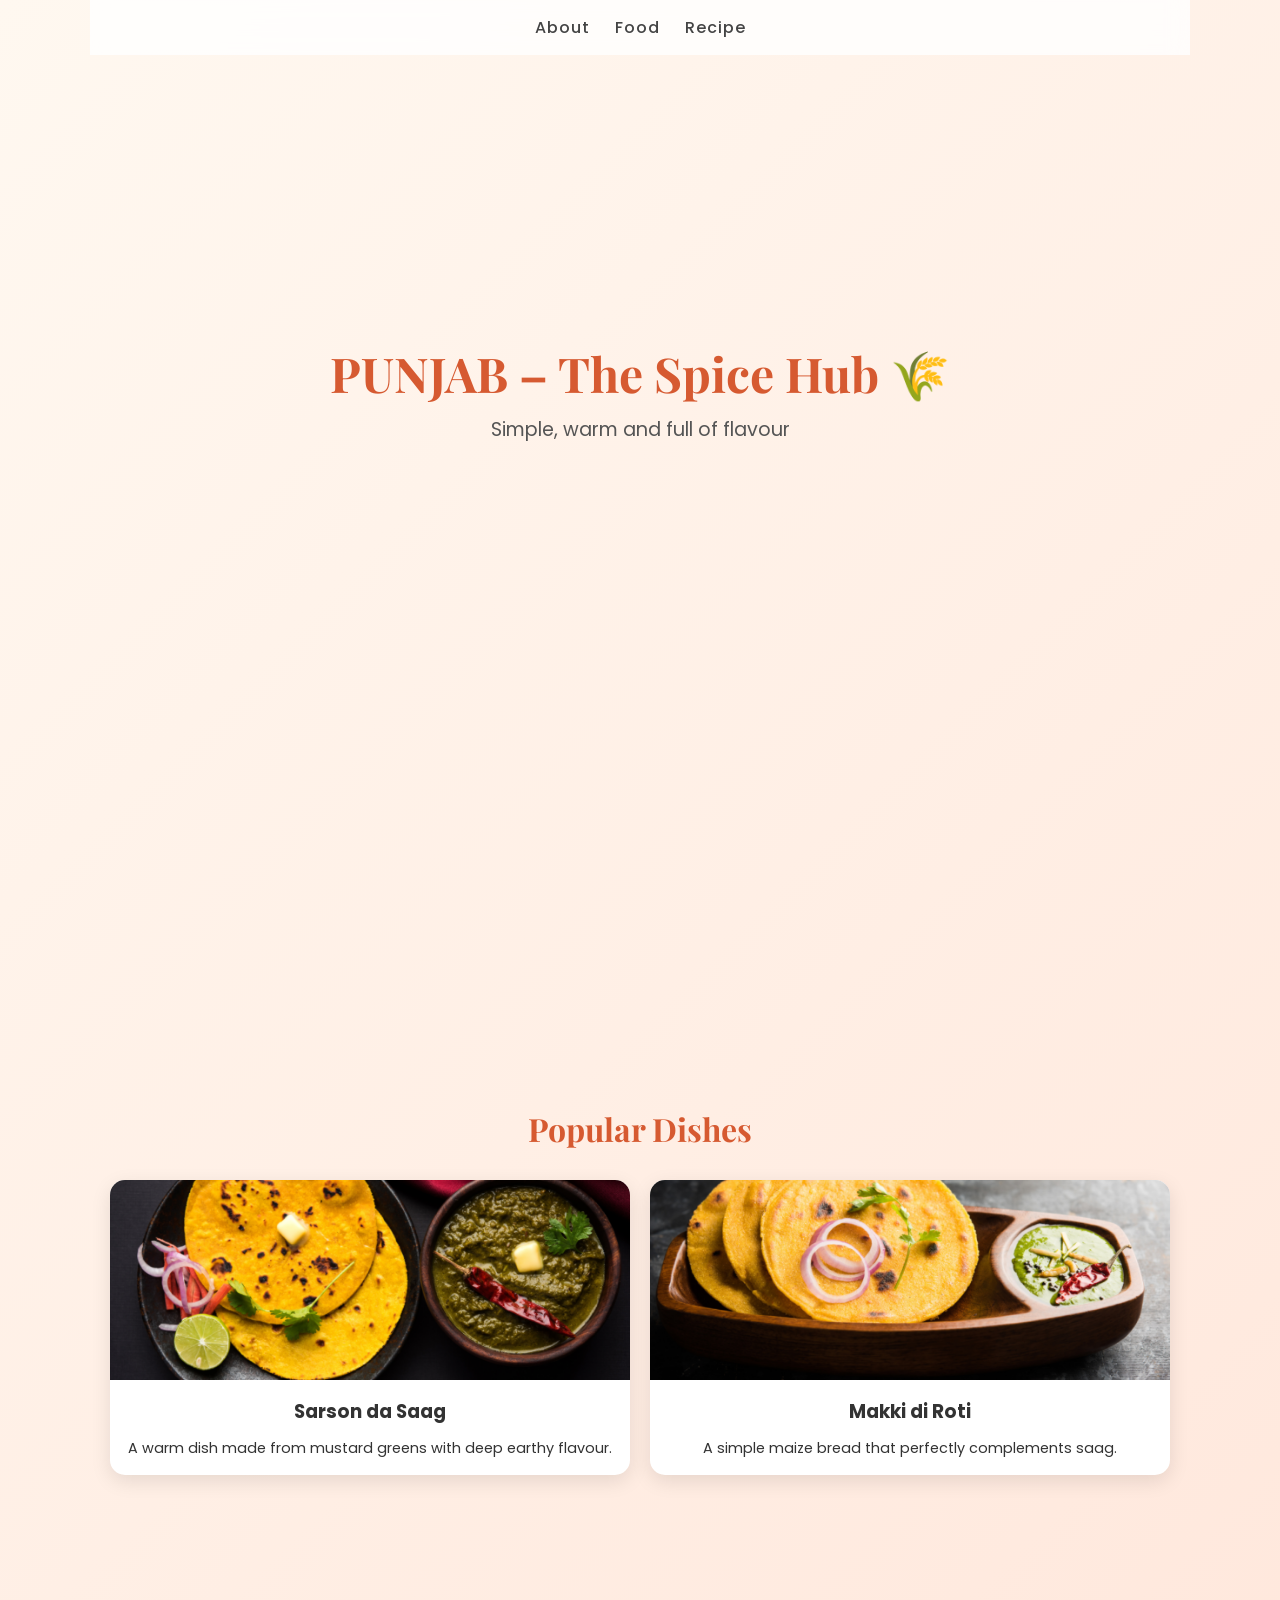
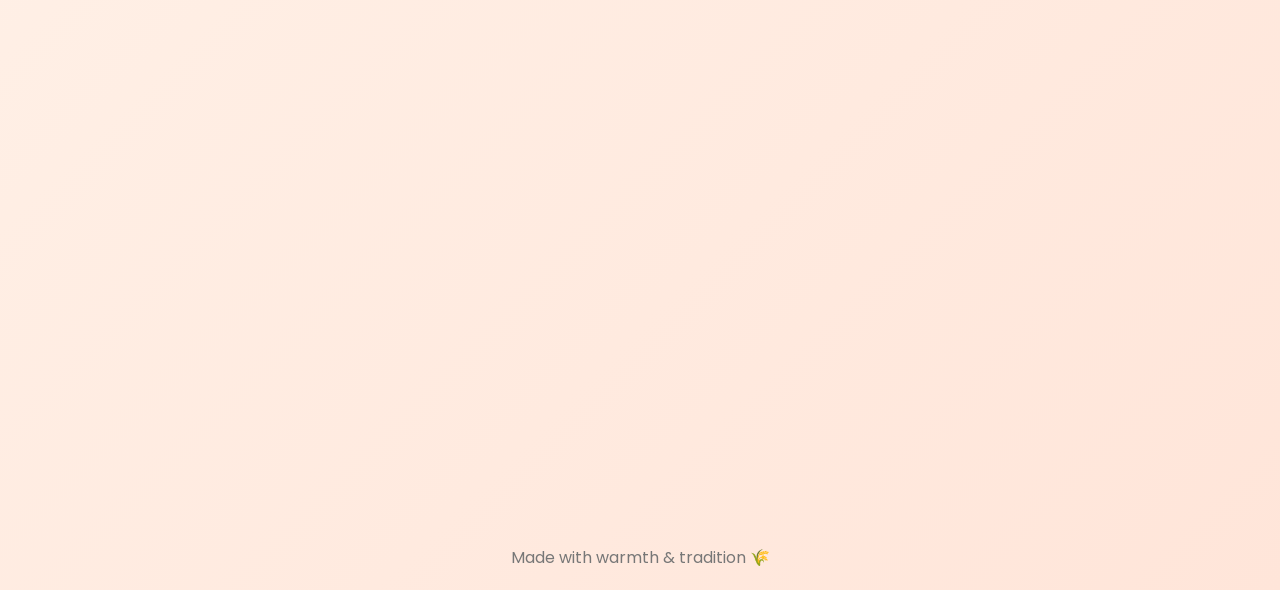
==== index.html @ cc43e2a9 "index.html" ====
<!DOCTYPE html>
<html lang="en">
<head>
<meta charset="UTF-8">
<meta name="viewport" content="width=device-width, initial-scale=1.0">
<title>PUNJAB – The Spice Hub</title>

<link href="https://fonts.googleapis.com/css2?family=Poppins:wght@300;500;700&family=Playfair+Display:wght@600&display=swap" rel="stylesheet">

<style>
*{
  margin:0;
  padding:0;
  box-sizing:border-box;
}

html{
  scroll-behavior:smooth;
}

body{
  font-family:'Poppins',sans-serif;
  background:linear-gradient(135deg,#fff8f0,#ffe5d9);
  color:#333;
}

/* CONTAINER */
.wrapper{
  max-width:1100px;
  margin:auto;
}

/* NAVBAR */
nav{
  display:flex;
  justify-content:center;
  gap:25px;
  padding:15px;
  background:#ffffffcc;
  backdrop-filter:blur(10px);
  position:sticky;
  top:0;
  z-index:100;
}

nav a{
  text-decoration:none;
  color:#444;
  font-weight:500;
  letter-spacing:1px;
  transition:0.3s;
}

nav a:hover{
  color:#ff7a59;
}

/* HERO */
.hero{
  height:75vh;
  display:flex;
  align-items:center;
  justify-content:center;
  text-align:center;
  padding:20px;
  animation:fadeIn 1.5s ease;
}

.hero h1{
  font-family:'Playfair Display',serif;
  font-size:3rem;
  color:#d65a31;
}

.hero p{
  margin-top:10px;
  font-size:1.2rem;
  color:#555;
}

/* SECTIONS */
.section{
  padding:70px 20px;
  text-align:center;
  opacity:0;
  transform:translateY(40px);
  transition:0.8s;
}

.section.show{
  opacity:1;
  transform:translateY(0);
}

.section h2{
  font-family:'Playfair Display',serif;
  font-size:2rem;
  margin-bottom:15px;
  color:#d65a31;
}

.section p{
  max-width:700px;
  margin:auto;
  line-height:1.7;
}

/* FOOD CARDS */
.container{
  display:grid;
  grid-template-columns:repeat(auto-fit,minmax(250px,1fr));
  gap:20px;
  margin-top:30px;
}

.card{
  background:white;
  border-radius:15px;
  overflow:hidden;
  box-shadow:0 6px 20px rgba(0,0,0,0.1);
  transition:0.3s;
}

.card:hover{
  transform:translateY(-8px) scale(1.02);
}

.card img{
  width:100%;
  height:200px;
  object-fit:cover;
  transition:0.3s;
}

.card:hover img{
  transform:scale(1.05);
}

.card h3{
  padding:10px;
}

.card p{
  padding:0 10px 15px;
  font-size:0.9rem;
}

/* RECIPE */
.recipe{
  background:#fff3ec;
  border-radius:20px;
  padding:25px;
  text-align:left;
  max-width:700px;
  margin:30px auto;
  box-shadow:0 6px 15px rgba(0,0,0,0.08);
}

.recipe h3{
  font-family:'Playfair Display',serif;
  color:#c44536;
  margin-bottom:10px;
}

.recipe ul{
  padding-left:20px;
}

.recipe li{
  margin-bottom:5px;
}

/* FOOTER */
footer{
  text-align:center;
  padding:20px;
  color:#777;
}

/* ANIMATION */
@keyframes fadeIn{
  from{opacity:0; transform:translateY(20px);}
  to{opacity:1; transform:translateY(0);}
}

/* MOBILE */
@media(max-width:600px){
  .hero h1{
    font-size:2rem;
  }
}
</style>
</head>

<body>

<div class="wrapper">

<!-- NAV -->
<nav>
<a href="#about">About</a>
<a href="#food">Food</a>
<a href="#recipe">Recipe</a>
</nav>

<!-- HERO -->
<div class="hero">
<div>
<h1>PUNJAB – The Spice Hub 🌾</h1>
<p>Simple, warm and full of flavour</p>
</div>
</div>

<!-- ABOUT -->
<div class="section" id="about">
<h2>About Punjab</h2>
<p>
Punjab is a land of warmth, culture, and strong traditions. It is known for its welcoming people, vibrant lifestyle, and deep-rooted heritage.
</p>
<p>
Food plays an important role in Punjabi culture. Meals are about sharing happiness, creating memories, and bringing people together through rich flavours and traditions.
</p>
</div>

<!-- FOOD -->
<div class="section" id="food">
<h2>Popular Dishes</h2>

<div class="container">

<div class="card">
<img src="food2.png">
<h3>Sarson da Saag</h3>
<p>A warm dish made from mustard greens with deep earthy flavour.</p>
</div>

<div class="card">
<img src="food3.png">
<h3>Makki di Roti</h3>
<p>A simple maize bread that perfectly complements saag.</p>
</div>

</div>
</div>

<!-- RECIPE -->
<div class="section" id="recipe">
<h2>Traditional Recipe</h2>

<div class="recipe">
<h3>Sarson da Saag</h3>

<strong>Ingredients:</strong>
<ul>
<li>Mustard greens</li>
<li>Spinach</li>
<li>Ginger & garlic</li>
<li>Butter</li>
</ul>

<strong>Method:</strong>
<p>
Boil greens, blend them, and cook slowly with butter and spices. This slow cooking gives the authentic Punjabi taste.
</p>

<p>
This dish represents warmth, tradition, and comfort in Punjabi culture.
</p>
</div>
</div>

<!-- FOOTER -->
<footer>
Made with warmth & tradition 🌾
</footer>

</div>

<script>
const sections = document.querySelectorAll('.section');

window.addEventListener('scroll', () => {
  sections.forEach(sec => {
    const top = window.scrollY;
    const offset = sec.offsetTop - 200;
    const height = sec.offsetHeight;

    if(top >= offset && top < offset + height){
      sec.classList.add('show');
    }
  });
});
</script>

</body>
</html>
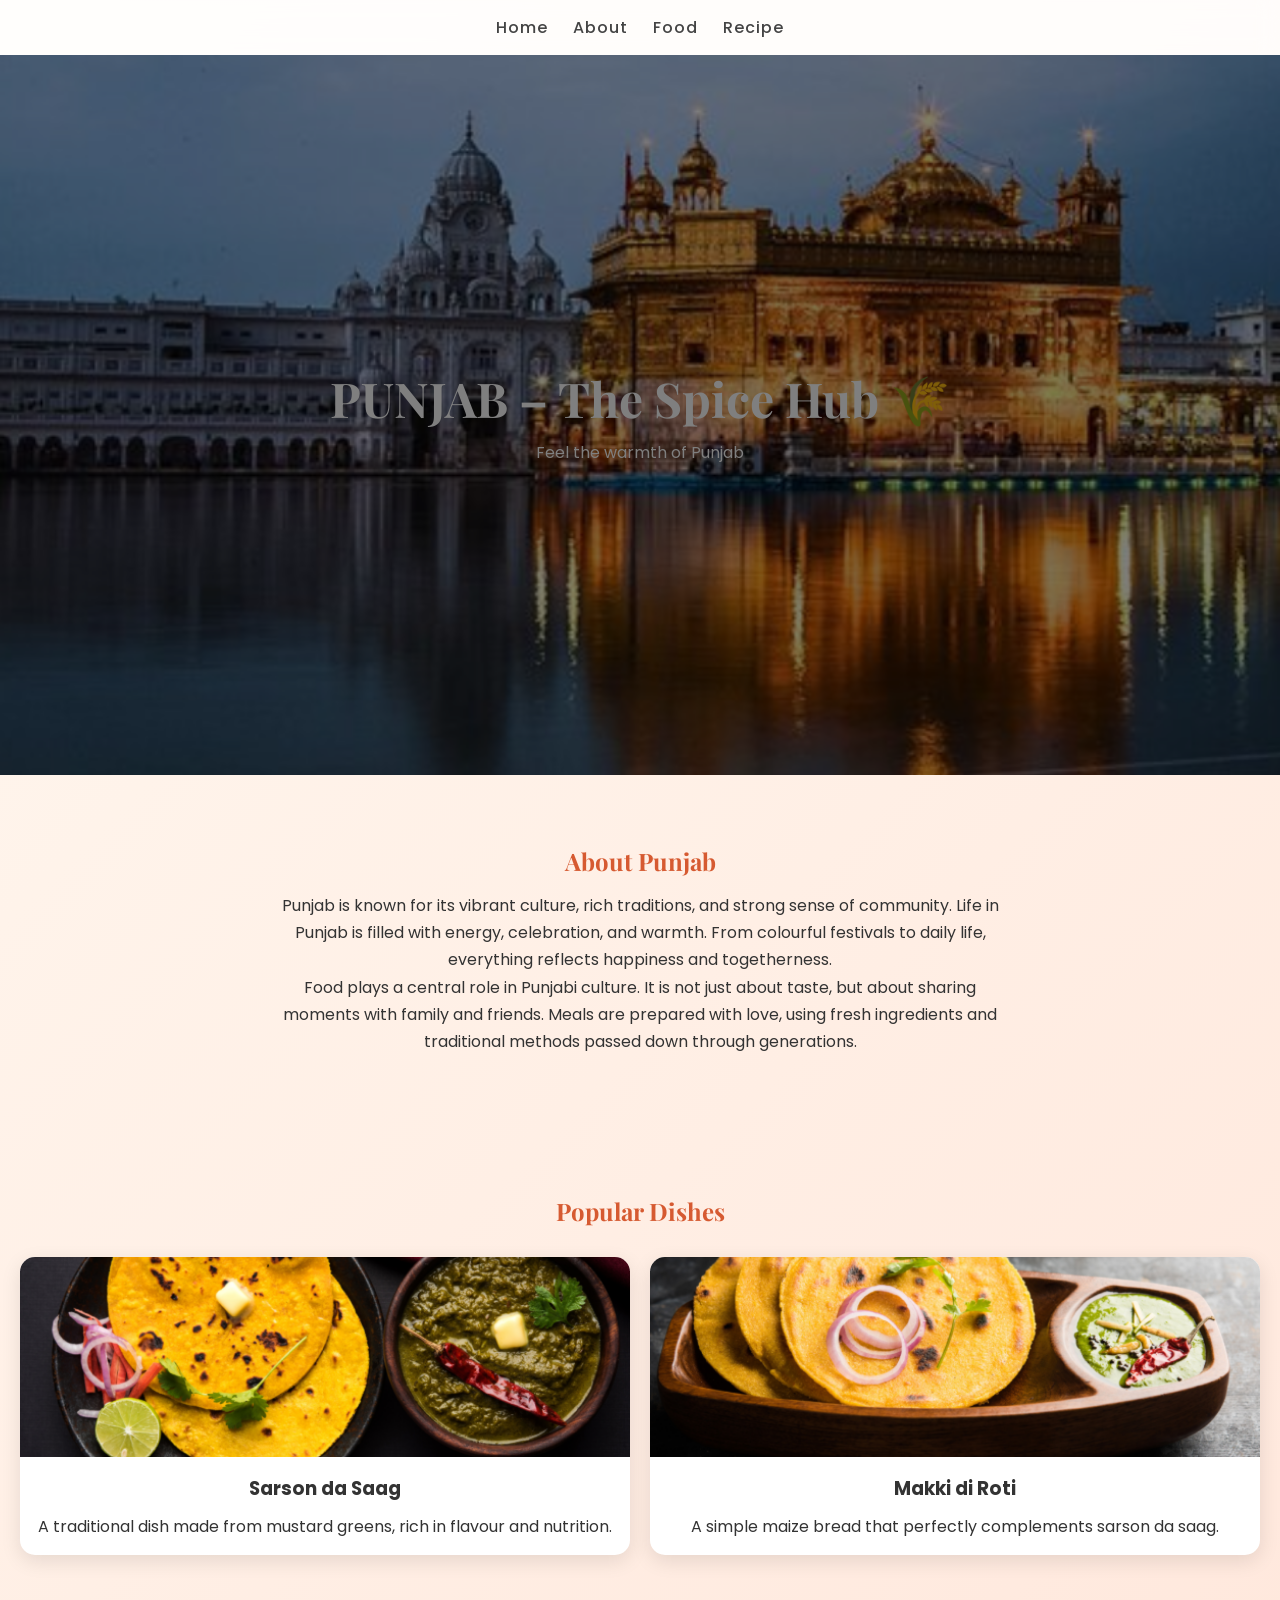
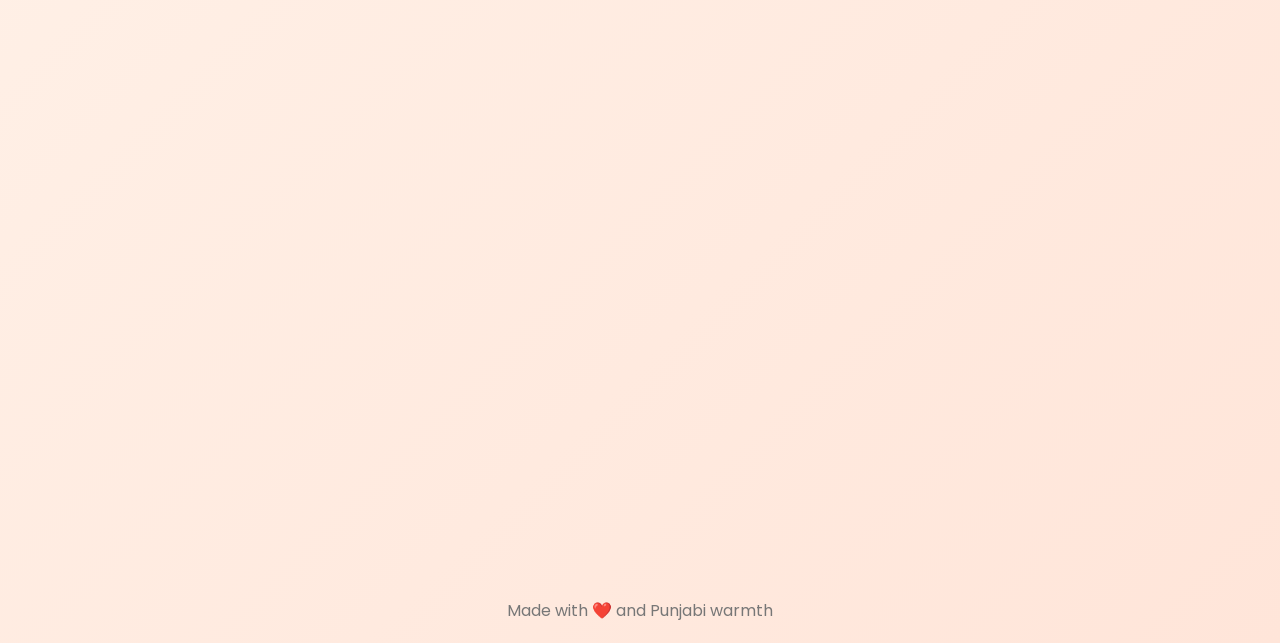
==== commit 5a6bfcf8: "index.html" ====
--- a/index.html
+++ b/index.html
@@ -5,18 +5,12 @@
 <meta name="viewport" content="width=device-width, initial-scale=1.0">
 <title>PUNJAB – The Spice Hub</title>
 
-<link href="https://fonts.googleapis.com/css2?family=Poppins:wght@300;500;700&family=Playfair+Display:wght@600&display=swap" rel="stylesheet">
+<link href="https://fonts.googleapis.com/css2?family=Poppins:wght@300;500;700&family=Playfair+Display:wght@600&family=Great+Vibes&display=swap" rel="stylesheet">
 
 <style>
-*{
-  margin:0;
-  padding:0;
-  box-sizing:border-box;
-}
-
-html{
-  scroll-behavior:smooth;
-}
+*{margin:0;padding:0;box-sizing:border-box;}
+
+html{scroll-behavior:smooth;}
 
 body{
   font-family:'Poppins',sans-serif;
@@ -24,13 +18,7 @@
   color:#333;
 }
 
-/* CONTAINER */
-.wrapper{
-  max-width:1100px;
-  margin:auto;
-}
-
-/* NAVBAR */
+/* NAV */
 nav{
   display:flex;
   justify-content:center;
@@ -48,37 +36,42 @@
   color:#444;
   font-weight:500;
   letter-spacing:1px;
-  transition:0.3s;
-}
-
-nav a:hover{
-  color:#ff7a59;
-}
+}
+
+nav a:hover{color:#ff7a59;}
 
 /* HERO */
 .hero{
-  height:75vh;
+  height:80vh;
+  background:url('hero.png') center/cover no-repeat;
   display:flex;
   align-items:center;
   justify-content:center;
   text-align:center;
-  padding:20px;
-  animation:fadeIn 1.5s ease;
+  position:relative;
+}
+
+.hero::after{
+  content:'';
+  position:absolute;
+  width:100%;
+  height:100%;
+  background:rgba(0,0,0,0.5);
+}
+
+.hero-content{
+  position:relative;
+  color:white;
 }
 
 .hero h1{
   font-family:'Playfair Display',serif;
   font-size:3rem;
-  color:#d65a31;
-}
-
-.hero p{
-  margin-top:10px;
-  font-size:1.2rem;
-  color:#555;
-}
-
-/* SECTIONS */
+}
+
+.hero p{margin-top:10px;}
+
+/* SECTION */
 .section{
   padding:70px 20px;
   text-align:center;
@@ -94,18 +87,17 @@
 
 .section h2{
   font-family:'Playfair Display',serif;
-  font-size:2rem;
+  color:#d65a31;
   margin-bottom:15px;
-  color:#d65a31;
 }
 
 .section p{
-  max-width:700px;
+  max-width:750px;
   margin:auto;
   line-height:1.7;
 }
 
-/* FOOD CARDS */
+/* CARDS */
 .container{
   display:grid;
   grid-template-columns:repeat(auto-fit,minmax(250px,1fr));
@@ -121,53 +113,41 @@
   transition:0.3s;
 }
 
-.card:hover{
-  transform:translateY(-8px) scale(1.02);
-}
+.card:hover{transform:scale(1.05);}
 
 .card img{
   width:100%;
   height:200px;
   object-fit:cover;
-  transition:0.3s;
-}
-
-.card:hover img{
-  transform:scale(1.05);
-}
-
-.card h3{
-  padding:10px;
-}
-
-.card p{
-  padding:0 10px 15px;
-  font-size:0.9rem;
-}
+}
+
+.card h3{padding:10px;}
+.card p{padding:0 10px 15px;}
 
 /* RECIPE */
 .recipe{
   background:#fff3ec;
   border-radius:20px;
-  padding:25px;
+  padding:30px;
   text-align:left;
-  max-width:700px;
+  max-width:750px;
   margin:30px auto;
-  box-shadow:0 6px 15px rgba(0,0,0,0.08);
-}
-
-.recipe h3{
-  font-family:'Playfair Display',serif;
+}
+
+.recipe-title{
+  font-family:'Great Vibes',cursive;
+  font-size:2.5rem;
   color:#c44536;
-  margin-bottom:10px;
-}
-
-.recipe ul{
-  padding-left:20px;
-}
-
-.recipe li{
-  margin-bottom:5px;
+}
+
+.recipe p{margin-top:10px;}
+
+/* UNIQUE FEATURE */
+.quote{
+  font-style:italic;
+  text-align:center;
+  margin-top:20px;
+  color:#a0522d;
 }
 
 /* FOOTER */
@@ -177,37 +157,26 @@
   color:#777;
 }
 
-/* ANIMATION */
-@keyframes fadeIn{
-  from{opacity:0; transform:translateY(20px);}
-  to{opacity:1; transform:translateY(0);}
-}
-
 /* MOBILE */
 @media(max-width:600px){
-  .hero h1{
-    font-size:2rem;
-  }
+.hero h1{font-size:2rem;}
 }
 </style>
 </head>
 
 <body>
 
-<div class="wrapper">
-
-<!-- NAV -->
 <nav>
+<a href="#">Home</a>
 <a href="#about">About</a>
 <a href="#food">Food</a>
 <a href="#recipe">Recipe</a>
 </nav>
 
-<!-- HERO -->
 <div class="hero">
-<div>
+<div class="hero-content">
 <h1>PUNJAB – The Spice Hub 🌾</h1>
-<p>Simple, warm and full of flavour</p>
+<p>Feel the warmth of Punjab</p>
 </div>
 </div>
 
@@ -215,10 +184,11 @@
 <div class="section" id="about">
 <h2>About Punjab</h2>
 <p>
-Punjab is a land of warmth, culture, and strong traditions. It is known for its welcoming people, vibrant lifestyle, and deep-rooted heritage.
+Punjab is known for its vibrant culture, rich traditions, and strong sense of community. Life in Punjab is filled with energy, celebration, and warmth. From colourful festivals to daily life, everything reflects happiness and togetherness.
 </p>
+
 <p>
-Food plays an important role in Punjabi culture. Meals are about sharing happiness, creating memories, and bringing people together through rich flavours and traditions.
+Food plays a central role in Punjabi culture. It is not just about taste, but about sharing moments with family and friends. Meals are prepared with love, using fresh ingredients and traditional methods passed down through generations.
 </p>
 </div>
 
@@ -231,13 +201,13 @@
 <div class="card">
 <img src="food2.png">
 <h3>Sarson da Saag</h3>
-<p>A warm dish made from mustard greens with deep earthy flavour.</p>
+<p>A traditional dish made from mustard greens, rich in flavour and nutrition.</p>
 </div>
 
 <div class="card">
 <img src="food3.png">
 <h3>Makki di Roti</h3>
-<p>A simple maize bread that perfectly complements saag.</p>
+<p>A simple maize bread that perfectly complements sarson da saag.</p>
 </div>
 
 </div>
@@ -248,33 +218,24 @@
 <h2>Traditional Recipe</h2>
 
 <div class="recipe">
-<h3>Sarson da Saag</h3>
-
-<strong>Ingredients:</strong>
-<ul>
-<li>Mustard greens</li>
-<li>Spinach</li>
-<li>Ginger & garlic</li>
-<li>Butter</li>
-</ul>
-
-<strong>Method:</strong>
+<div class="recipe-title">Sarson da Saag</div>
+
+<p><strong>Ingredients:</strong> Mustard greens, spinach, ginger, garlic, butter, spices.</p>
+
+<p><strong>Method:</strong> Wash and boil greens, blend into a paste, then cook slowly with butter and spices. This slow cooking enhances the flavour and gives an authentic Punjabi taste.</p>
+
 <p>
-Boil greens, blend them, and cook slowly with butter and spices. This slow cooking gives the authentic Punjabi taste.
+This dish represents warmth, comfort, and tradition. It is commonly enjoyed during winter and brings families together.
 </p>
 
-<p>
-This dish represents warmth, tradition, and comfort in Punjabi culture.
-</p>
-</div>
-</div>
-
-<!-- FOOTER -->
+<div class="quote">“Food in Punjab is not just eaten, it is celebrated.”</div>
+
+</div>
+</div>
+
 <footer>
-Made with warmth & tradition 🌾
+Made with ❤️ and Punjabi warmth
 </footer>
-
-</div>
 
 <script>
 const sections = document.querySelectorAll('.section');
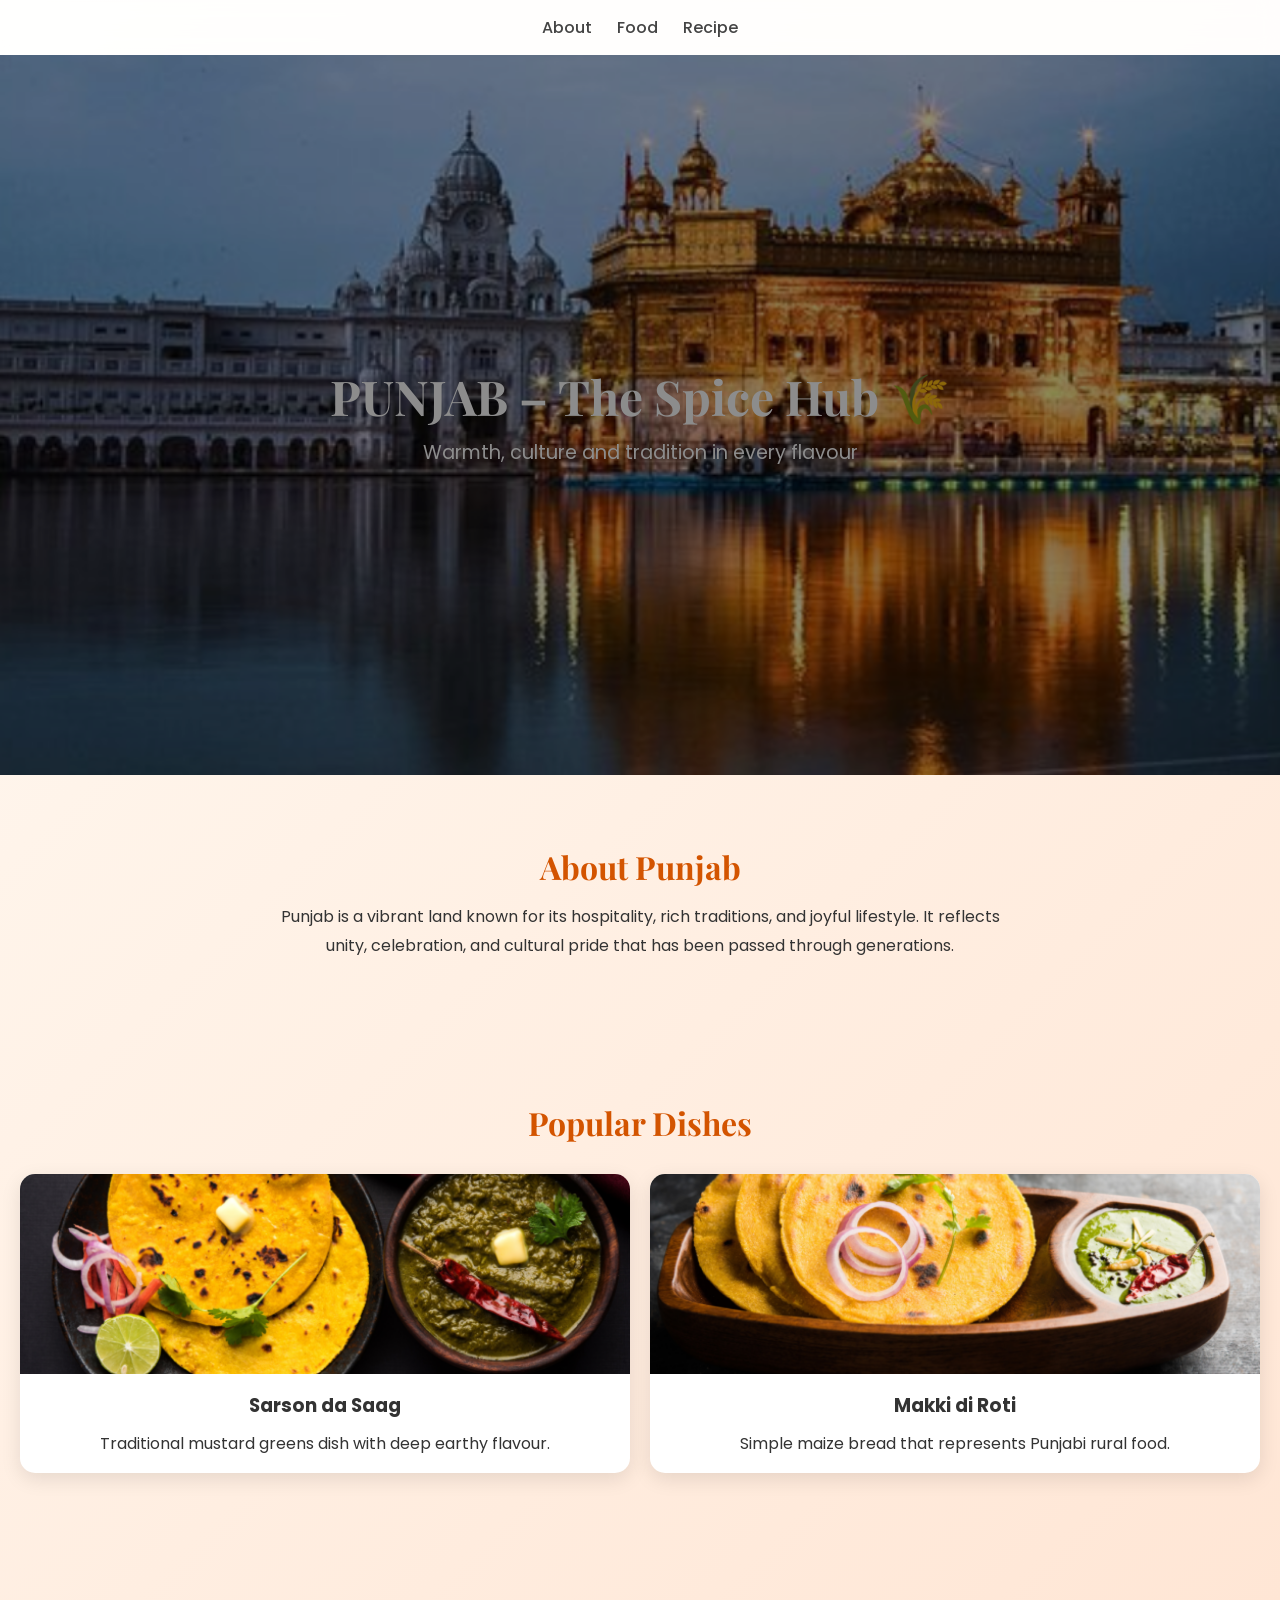
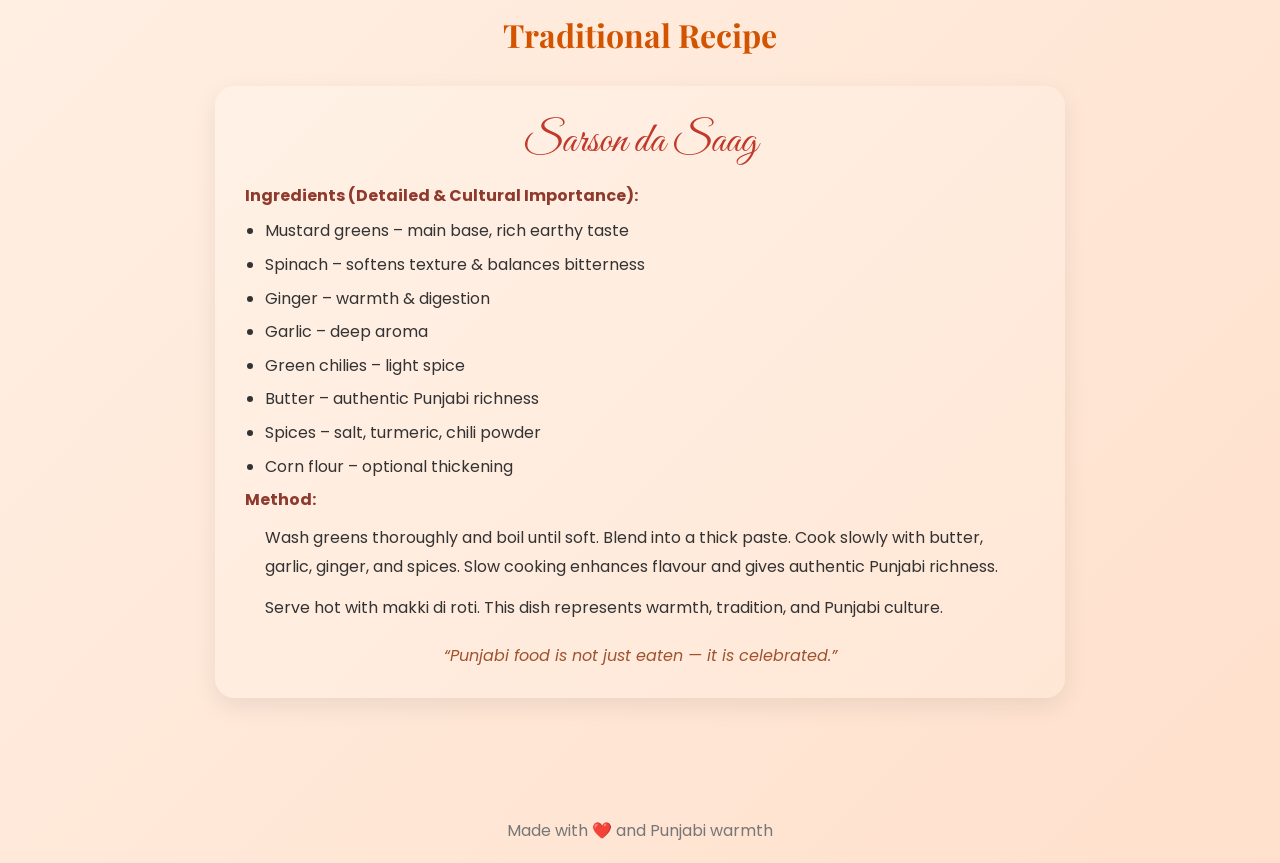
==== commit c70bdbfa: "index.html" ====
--- a/index.html
+++ b/index.html
@@ -8,13 +8,21 @@
 <link href="https://fonts.googleapis.com/css2?family=Poppins:wght@300;500;700&family=Playfair+Display:wght@600&family=Great+Vibes&display=swap" rel="stylesheet">
 
 <style>
-*{margin:0;padding:0;box-sizing:border-box;}
-
-html{scroll-behavior:smooth;}
+
+/* RESET */
+*{
+  margin:0;
+  padding:0;
+  box-sizing:border-box;
+}
+
+html{
+  scroll-behavior:smooth;
+}
 
 body{
   font-family:'Poppins',sans-serif;
-  background:linear-gradient(135deg,#fff8f0,#ffe5d9);
+  background:linear-gradient(135deg,#fffaf3,#ffe0cc);
   color:#333;
 }
 
@@ -24,7 +32,7 @@
   justify-content:center;
   gap:25px;
   padding:15px;
-  background:#ffffffcc;
+  background:#ffffffdd;
   backdrop-filter:blur(10px);
   position:sticky;
   top:0;
@@ -35,10 +43,12 @@
   text-decoration:none;
   color:#444;
   font-weight:500;
-  letter-spacing:1px;
-}
-
-nav a:hover{color:#ff7a59;}
+  transition:0.3s;
+}
+
+nav a:hover{
+  color:#e76f51;
+}
 
 /* HERO */
 .hero{
@@ -56,7 +66,7 @@
   position:absolute;
   width:100%;
   height:100%;
-  background:rgba(0,0,0,0.5);
+  background:rgba(0,0,0,0.45);
 }
 
 .hero-content{
@@ -69,35 +79,33 @@
   font-size:3rem;
 }
 
-.hero p{margin-top:10px;}
-
-/* SECTION */
+.hero p{
+  margin-top:10px;
+  font-size:1.2rem;
+}
+
+/* SECTIONS */
 .section{
   padding:70px 20px;
   text-align:center;
-  opacity:0;
-  transform:translateY(40px);
-  transition:0.8s;
-}
-
-.section.show{
-  opacity:1;
-  transform:translateY(0);
-}
-
+}
+
+/* TITLE */
 .section h2{
   font-family:'Playfair Display',serif;
-  color:#d65a31;
+  color:#d35400;
   margin-bottom:15px;
-}
-
+  font-size:2rem;
+}
+
+/* TEXT */
 .section p{
   max-width:750px;
   margin:auto;
-  line-height:1.7;
-}
-
-/* CARDS */
+  line-height:1.8;
+}
+
+/* FOOD GRID */
 .container{
   display:grid;
   grid-template-columns:repeat(auto-fit,minmax(250px,1fr));
@@ -105,15 +113,20 @@
   margin-top:30px;
 }
 
+/* CARD */
 .card{
   background:white;
   border-radius:15px;
   overflow:hidden;
   box-shadow:0 6px 20px rgba(0,0,0,0.1);
   transition:0.3s;
-}
-
-.card:hover{transform:scale(1.05);}
+  cursor:pointer;
+}
+
+.card:hover{
+  transform:translateY(-10px);
+  box-shadow:0 12px 30px rgba(0,0,0,0.2);
+}
 
 .card img{
   width:100%;
@@ -121,32 +134,57 @@
   object-fit:cover;
 }
 
-.card h3{padding:10px;}
-.card p{padding:0 10px 15px;}
+.card h3{
+  padding:10px;
+}
+
+.card p{
+  padding:0 10px 15px;
+}
 
 /* RECIPE */
 .recipe{
-  background:#fff3ec;
+  background:linear-gradient(135deg,#fff1e6,#ffe7d6);
   border-radius:20px;
   padding:30px;
+  max-width:850px;
+  margin:30px auto;
   text-align:left;
-  max-width:750px;
-  margin:30px auto;
+  box-shadow:0 8px 25px rgba(0,0,0,0.08);
 }
 
 .recipe-title{
   font-family:'Great Vibes',cursive;
-  font-size:2.5rem;
-  color:#c44536;
-}
-
-.recipe p{margin-top:10px;}
-
-/* UNIQUE FEATURE */
+  font-size:2.6rem;
+  color:#c0392b;
+  text-align:center;
+  margin-bottom:15px;
+}
+
+.recipe strong{
+  color:#8e3b2e;
+}
+
+.recipe ul{
+  padding-left:20px;
+  margin-top:10px;
+}
+
+.recipe li{
+  margin-bottom:8px;
+  line-height:1.6;
+}
+
+.recipe p{
+  margin-top:12px;
+  line-height:1.8;
+}
+
+/* QUOTE */
 .quote{
+  margin-top:20px;
   font-style:italic;
   text-align:center;
-  margin-top:20px;
   color:#a0522d;
 }
 
@@ -157,26 +195,47 @@
   color:#777;
 }
 
-/* MOBILE */
-@media(max-width:600px){
-.hero h1{font-size:2rem;}
-}
+/* IMAGE POPUP */
+.modal{
+  display:none;
+  position:fixed;
+  top:0;
+  left:0;
+  width:100%;
+  height:100%;
+  background:rgba(0,0,0,0.8);
+  justify-content:center;
+  align-items:center;
+  z-index:999;
+}
+
+.modal img{
+  max-width:90%;
+  max-height:80%;
+  border-radius:10px;
+}
+
+.modal.show{
+  display:flex;
+}
+
 </style>
 </head>
 
 <body>
 
+<!-- NAV -->
 <nav>
-<a href="#">Home</a>
 <a href="#about">About</a>
 <a href="#food">Food</a>
 <a href="#recipe">Recipe</a>
 </nav>
 
+<!-- HERO -->
 <div class="hero">
 <div class="hero-content">
 <h1>PUNJAB – The Spice Hub 🌾</h1>
-<p>Feel the warmth of Punjab</p>
+<p>Warmth, culture and tradition in every flavour</p>
 </div>
 </div>
 
@@ -184,11 +243,7 @@
 <div class="section" id="about">
 <h2>About Punjab</h2>
 <p>
-Punjab is known for its vibrant culture, rich traditions, and strong sense of community. Life in Punjab is filled with energy, celebration, and warmth. From colourful festivals to daily life, everything reflects happiness and togetherness.
-</p>
-
-<p>
-Food plays a central role in Punjabi culture. It is not just about taste, but about sharing moments with family and friends. Meals are prepared with love, using fresh ingredients and traditional methods passed down through generations.
+Punjab is a vibrant land known for its hospitality, rich traditions, and joyful lifestyle. It reflects unity, celebration, and cultural pride that has been passed through generations.
 </p>
 </div>
 
@@ -198,16 +253,16 @@
 
 <div class="container">
 
-<div class="card">
+<div class="card" onclick="openImg('food2.png')">
 <img src="food2.png">
 <h3>Sarson da Saag</h3>
-<p>A traditional dish made from mustard greens, rich in flavour and nutrition.</p>
-</div>
-
-<div class="card">
+<p>Traditional mustard greens dish with deep earthy flavour.</p>
+</div>
+
+<div class="card" onclick="openImg('food3.png')">
 <img src="food3.png">
 <h3>Makki di Roti</h3>
-<p>A simple maize bread that perfectly complements sarson da saag.</p>
+<p>Simple maize bread that represents Punjabi rural food.</p>
 </div>
 
 </div>
@@ -218,39 +273,56 @@
 <h2>Traditional Recipe</h2>
 
 <div class="recipe">
+
 <div class="recipe-title">Sarson da Saag</div>
 
-<p><strong>Ingredients:</strong> Mustard greens, spinach, ginger, garlic, butter, spices.</p>
-
-<p><strong>Method:</strong> Wash and boil greens, blend into a paste, then cook slowly with butter and spices. This slow cooking enhances the flavour and gives an authentic Punjabi taste.</p>
-
+<strong>Ingredients (Detailed & Cultural Importance):</strong>
+<ul>
+<li>Mustard greens – main base, rich earthy taste</li>
+<li>Spinach – softens texture & balances bitterness</li>
+<li>Ginger – warmth & digestion</li>
+<li>Garlic – deep aroma</li>
+<li>Green chilies – light spice</li>
+<li>Butter – authentic Punjabi richness</li>
+<li>Spices – salt, turmeric, chili powder</li>
+<li>Corn flour – optional thickening</li>
+</ul>
+
+<strong>Method:</strong>
 <p>
-This dish represents warmth, comfort, and tradition. It is commonly enjoyed during winter and brings families together.
+Wash greens thoroughly and boil until soft. Blend into a thick paste. Cook slowly with butter, garlic, ginger, and spices. Slow cooking enhances flavour and gives authentic Punjabi richness.
 </p>
 
-<div class="quote">“Food in Punjab is not just eaten, it is celebrated.”</div>
-
-</div>
-</div>
-
+<p>
+Serve hot with makki di roti. This dish represents warmth, tradition, and Punjabi culture.
+</p>
+
+<div class="quote">
+“Punjabi food is not just eaten — it is celebrated.”
+</div>
+
+</div>
+</div>
+
+<!-- FOOTER -->
 <footer>
 Made with ❤️ and Punjabi warmth
 </footer>
 
+<!-- IMAGE POPUP -->
+<div class="modal" id="modal" onclick="closeImg()">
+<img id="popupImg">
+</div>
+
 <script>
-const sections = document.querySelectorAll('.section');
-
-window.addEventListener('scroll', () => {
-  sections.forEach(sec => {
-    const top = window.scrollY;
-    const offset = sec.offsetTop - 200;
-    const height = sec.offsetHeight;
-
-    if(top >= offset && top < offset + height){
-      sec.classList.add('show');
-    }
-  });
-});
+function openImg(src){
+  document.getElementById("modal").classList.add("show");
+  document.getElementById("popupImg").src = src;
+}
+
+function closeImg(){
+  document.getElementById("modal").classList.remove("show");
+}
 </script>
 
 </body>
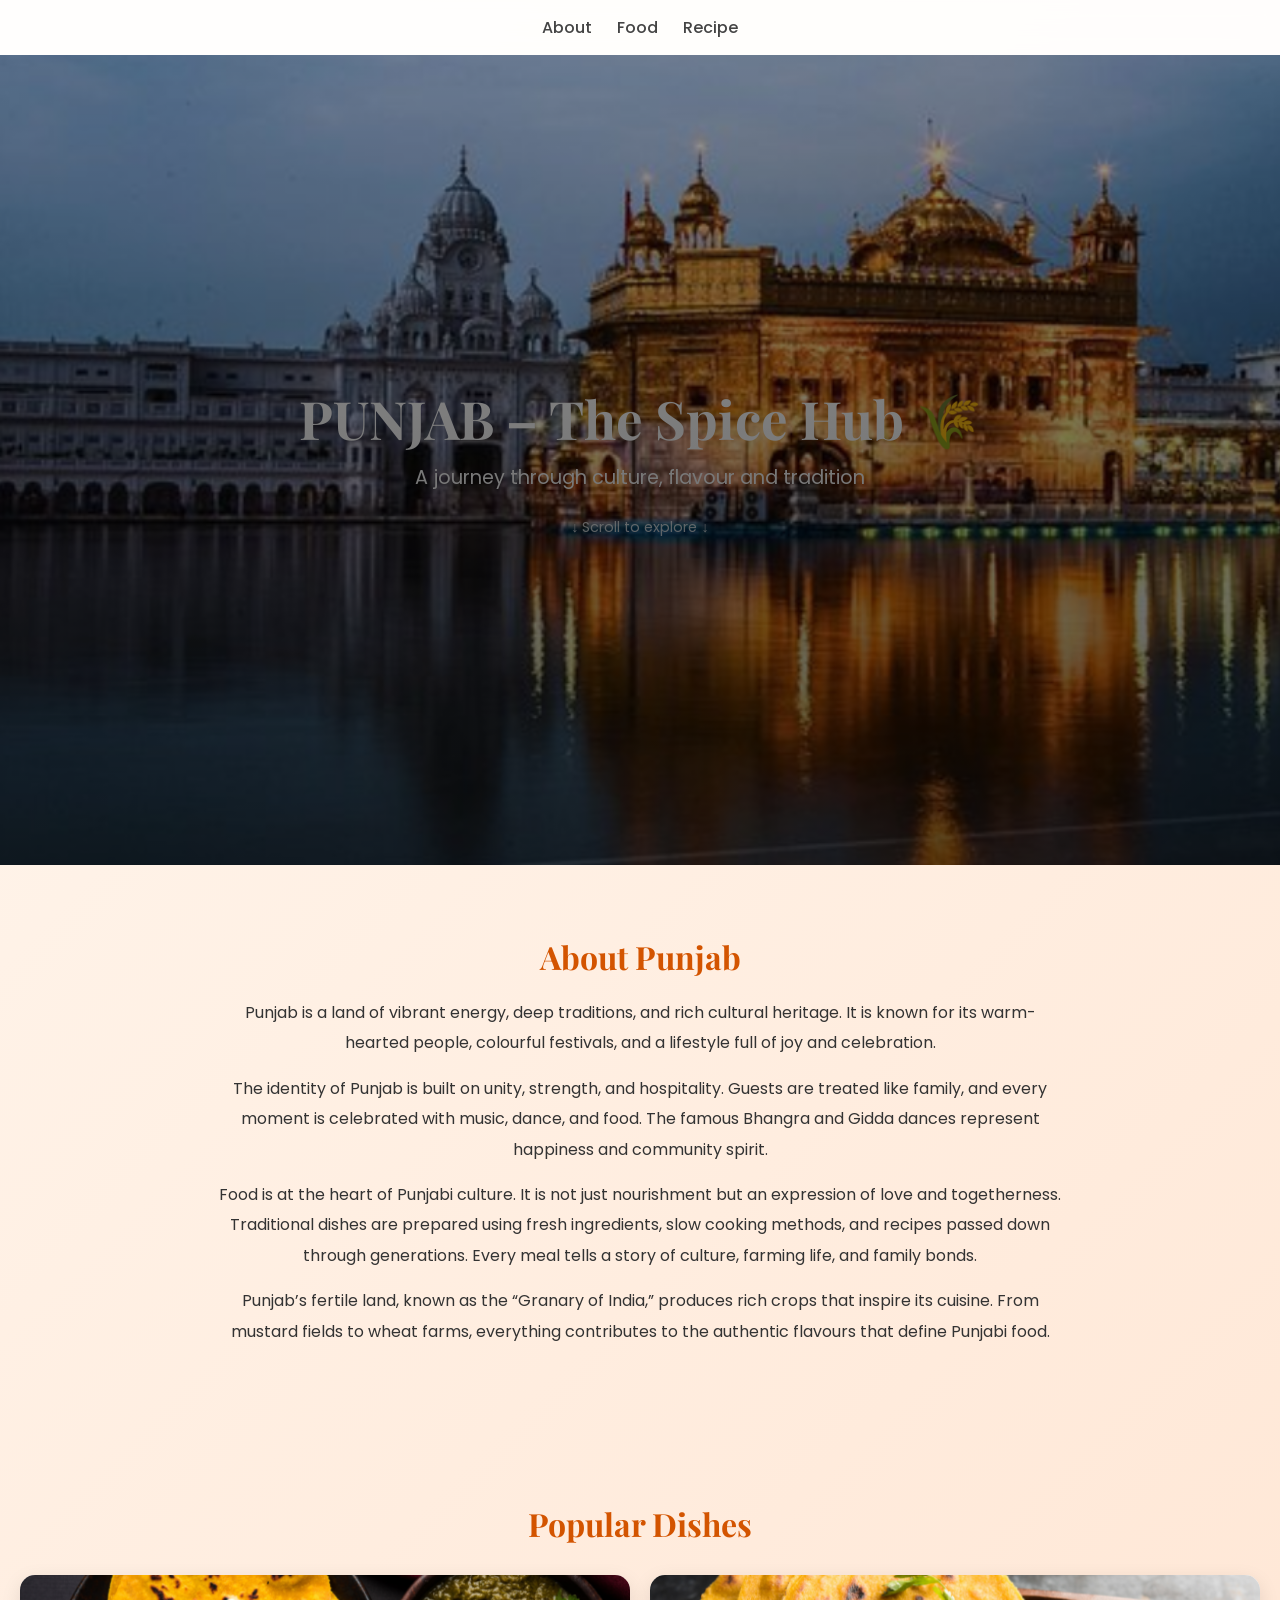
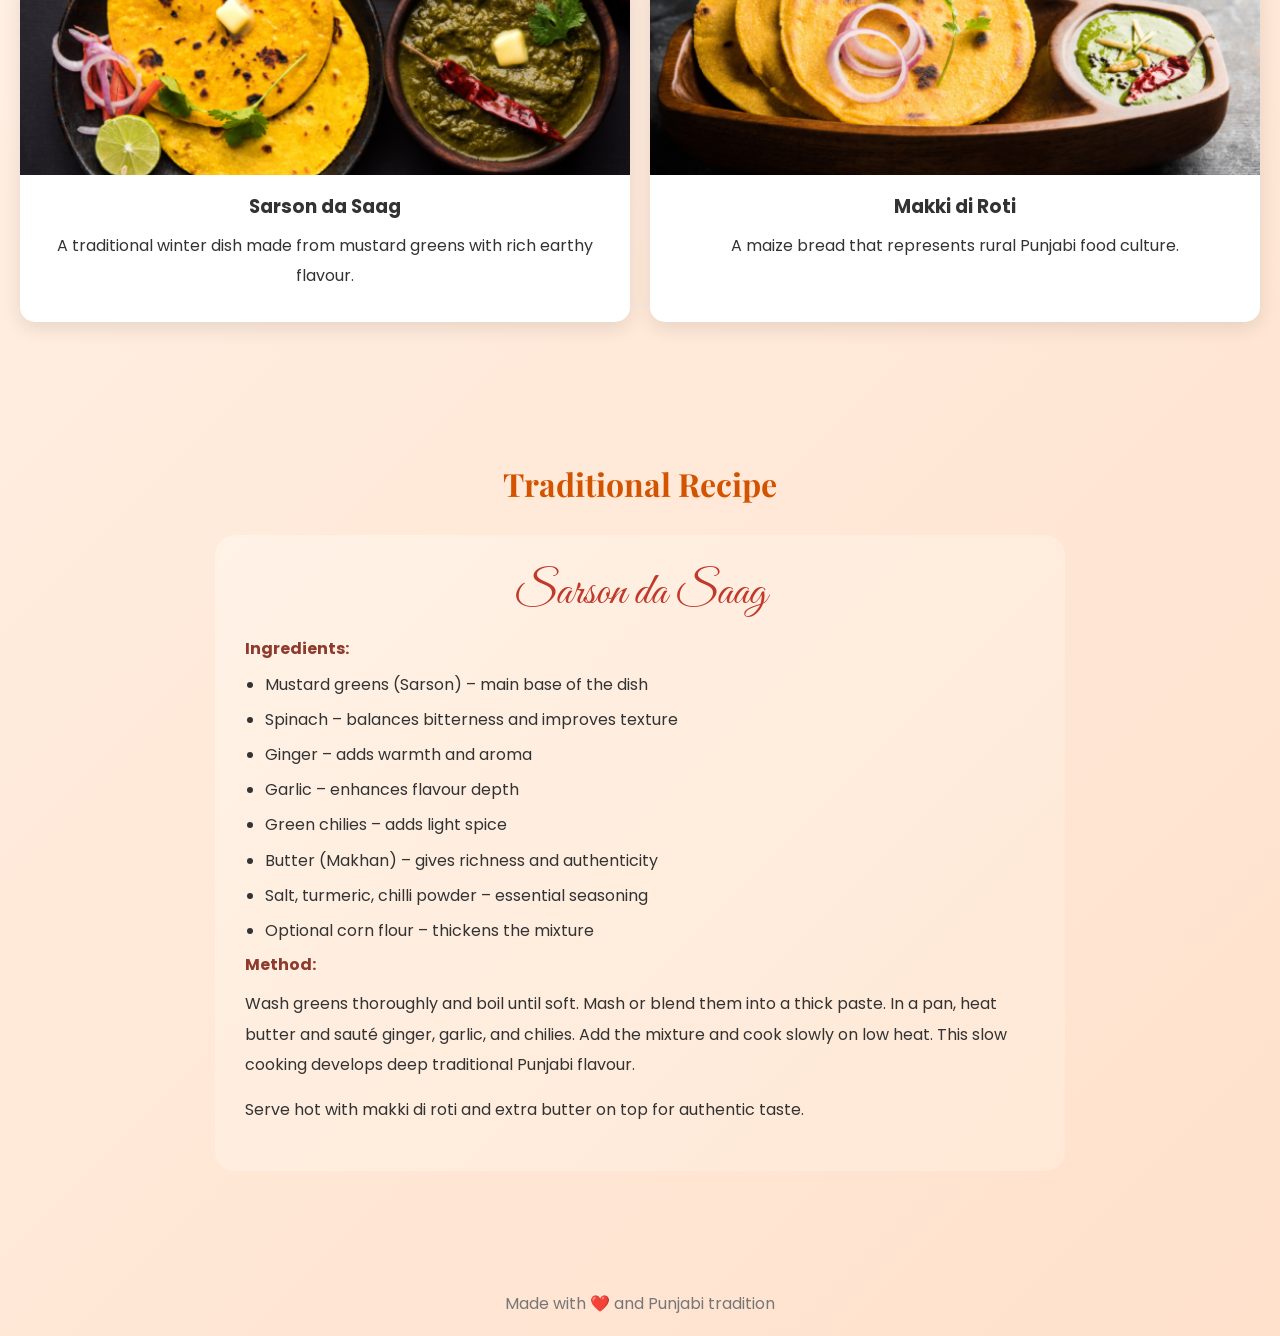
==== commit ff6de50b: "Update index.html" ====
--- a/index.html
+++ b/index.html
@@ -20,9 +20,10 @@
   scroll-behavior:smooth;
 }
 
+/* BODY */
 body{
   font-family:'Poppins',sans-serif;
-  background:linear-gradient(135deg,#fffaf3,#ffe0cc);
+  background:linear-gradient(135deg,#fff7ef,#ffe1cc);
   color:#333;
 }
 
@@ -43,16 +44,15 @@
   text-decoration:none;
   color:#444;
   font-weight:500;
-  transition:0.3s;
 }
 
 nav a:hover{
   color:#e76f51;
 }
 
-/* HERO */
+/* HERO BANNER */
 .hero{
-  height:80vh;
+  height:90vh;
   background:url('hero.png') center/cover no-repeat;
   display:flex;
   align-items:center;
@@ -66,22 +66,36 @@
   position:absolute;
   width:100%;
   height:100%;
-  background:rgba(0,0,0,0.45);
+  background:linear-gradient(180deg,rgba(0,0,0,0.4),rgba(0,0,0,0.65));
 }
 
 .hero-content{
   position:relative;
   color:white;
+  animation:fadeIn 1.5s ease;
 }
 
 .hero h1{
   font-family:'Playfair Display',serif;
-  font-size:3rem;
+  font-size:3.3rem;
 }
 
 .hero p{
   margin-top:10px;
   font-size:1.2rem;
+}
+
+/* SCROLL INDICATOR */
+.scroll{
+  margin-top:25px;
+  font-size:0.9rem;
+  opacity:0.8;
+  animation:bounce 2s infinite;
+}
+
+@keyframes bounce{
+  0%,100%{transform:translateY(0);}
+  50%{transform:translateY(6px);}
 }
 
 /* SECTIONS */
@@ -90,22 +104,21 @@
   text-align:center;
 }
 
-/* TITLE */
 .section h2{
   font-family:'Playfair Display',serif;
   color:#d35400;
+  margin-bottom:20px;
+  font-size:2rem;
+}
+
+.section p{
+  max-width:850px;
+  margin:auto;
+  line-height:1.9;
   margin-bottom:15px;
-  font-size:2rem;
-}
-
-/* TEXT */
-.section p{
-  max-width:750px;
-  margin:auto;
-  line-height:1.8;
-}
-
-/* FOOD GRID */
+}
+
+/* FOOD CARDS */
 .container{
   display:grid;
   grid-template-columns:repeat(auto-fit,minmax(250px,1fr));
@@ -113,19 +126,16 @@
   margin-top:30px;
 }
 
-/* CARD */
 .card{
   background:white;
   border-radius:15px;
   overflow:hidden;
   box-shadow:0 6px 20px rgba(0,0,0,0.1);
   transition:0.3s;
-  cursor:pointer;
 }
 
 .card:hover{
   transform:translateY(-10px);
-  box-shadow:0 12px 30px rgba(0,0,0,0.2);
 }
 
 .card img{
@@ -134,28 +144,22 @@
   object-fit:cover;
 }
 
-.card h3{
-  padding:10px;
-}
-
-.card p{
-  padding:0 10px 15px;
-}
+.card h3{padding:10px;}
+.card p{padding:0 10px 15px;}
 
 /* RECIPE */
 .recipe{
-  background:linear-gradient(135deg,#fff1e6,#ffe7d6);
+  background:linear-gradient(135deg,#fff2e6,#ffe8d6);
   border-radius:20px;
   padding:30px;
   max-width:850px;
   margin:30px auto;
   text-align:left;
-  box-shadow:0 8px 25px rgba(0,0,0,0.08);
 }
 
 .recipe-title{
   font-family:'Great Vibes',cursive;
-  font-size:2.6rem;
+  font-size:2.8rem;
   color:#c0392b;
   text-align:center;
   margin-bottom:15px;
@@ -172,20 +176,12 @@
 
 .recipe li{
   margin-bottom:8px;
-  line-height:1.6;
+  line-height:1.7;
 }
 
 .recipe p{
   margin-top:12px;
-  line-height:1.8;
-}
-
-/* QUOTE */
-.quote{
-  margin-top:20px;
-  font-style:italic;
-  text-align:center;
-  color:#a0522d;
+  line-height:1.9;
 }
 
 /* FOOTER */
@@ -195,28 +191,10 @@
   color:#777;
 }
 
-/* IMAGE POPUP */
-.modal{
-  display:none;
-  position:fixed;
-  top:0;
-  left:0;
-  width:100%;
-  height:100%;
-  background:rgba(0,0,0,0.8);
-  justify-content:center;
-  align-items:center;
-  z-index:999;
-}
-
-.modal img{
-  max-width:90%;
-  max-height:80%;
-  border-radius:10px;
-}
-
-.modal.show{
-  display:flex;
+/* ANIMATION */
+@keyframes fadeIn{
+  from{opacity:0; transform:translateY(20px);}
+  to{opacity:1; transform:translateY(0);}
 }
 
 </style>
@@ -231,20 +209,35 @@
 <a href="#recipe">Recipe</a>
 </nav>
 
-<!-- HERO -->
+<!-- HERO BANNER -->
 <div class="hero">
-<div class="hero-content">
-<h1>PUNJAB – The Spice Hub 🌾</h1>
-<p>Warmth, culture and tradition in every flavour</p>
-</div>
-</div>
-
-<!-- ABOUT -->
+  <div class="hero-content">
+    <h1>PUNJAB – The Spice Hub 🌾</h1>
+    <p>A journey through culture, flavour and tradition</p>
+    <div class="scroll">↓ Scroll to explore ↓</div>
+  </div>
+</div>
+
+<!-- ABOUT (EXPANDED) -->
 <div class="section" id="about">
 <h2>About Punjab</h2>
-<p>
-Punjab is a vibrant land known for its hospitality, rich traditions, and joyful lifestyle. It reflects unity, celebration, and cultural pride that has been passed through generations.
-</p>
+
+<p>
+Punjab is a land of vibrant energy, deep traditions, and rich cultural heritage. It is known for its warm-hearted people, colourful festivals, and a lifestyle full of joy and celebration.
+</p>
+
+<p>
+The identity of Punjab is built on unity, strength, and hospitality. Guests are treated like family, and every moment is celebrated with music, dance, and food. The famous Bhangra and Gidda dances represent happiness and community spirit.
+</p>
+
+<p>
+Food is at the heart of Punjabi culture. It is not just nourishment but an expression of love and togetherness. Traditional dishes are prepared using fresh ingredients, slow cooking methods, and recipes passed down through generations. Every meal tells a story of culture, farming life, and family bonds.
+</p>
+
+<p>
+Punjab’s fertile land, known as the “Granary of India,” produces rich crops that inspire its cuisine. From mustard fields to wheat farms, everything contributes to the authentic flavours that define Punjabi food.
+</p>
+
 </div>
 
 <!-- FOOD -->
@@ -253,16 +246,16 @@
 
 <div class="container">
 
-<div class="card" onclick="openImg('food2.png')">
+<div class="card">
 <img src="food2.png">
 <h3>Sarson da Saag</h3>
-<p>Traditional mustard greens dish with deep earthy flavour.</p>
-</div>
-
-<div class="card" onclick="openImg('food3.png')">
+<p>A traditional winter dish made from mustard greens with rich earthy flavour.</p>
+</div>
+
+<div class="card">
 <img src="food3.png">
 <h3>Makki di Roti</h3>
-<p>Simple maize bread that represents Punjabi rural food.</p>
+<p>A maize bread that represents rural Punjabi food culture.</p>
 </div>
 
 </div>
@@ -276,54 +269,35 @@
 
 <div class="recipe-title">Sarson da Saag</div>
 
-<strong>Ingredients (Detailed & Cultural Importance):</strong>
+<strong>Ingredients:</strong>
 <ul>
-<li>Mustard greens – main base, rich earthy taste</li>
-<li>Spinach – softens texture & balances bitterness</li>
-<li>Ginger – warmth & digestion</li>
-<li>Garlic – deep aroma</li>
-<li>Green chilies – light spice</li>
-<li>Butter – authentic Punjabi richness</li>
-<li>Spices – salt, turmeric, chili powder</li>
-<li>Corn flour – optional thickening</li>
+<li>Mustard greens (Sarson) – main base of the dish</li>
+<li>Spinach – balances bitterness and improves texture</li>
+<li>Ginger – adds warmth and aroma</li>
+<li>Garlic – enhances flavour depth</li>
+<li>Green chilies – adds light spice</li>
+<li>Butter (Makhan) – gives richness and authenticity</li>
+<li>Salt, turmeric, chilli powder – essential seasoning</li>
+<li>Optional corn flour – thickens the mixture</li>
 </ul>
 
 <strong>Method:</strong>
 <p>
-Wash greens thoroughly and boil until soft. Blend into a thick paste. Cook slowly with butter, garlic, ginger, and spices. Slow cooking enhances flavour and gives authentic Punjabi richness.
-</p>
-
-<p>
-Serve hot with makki di roti. This dish represents warmth, tradition, and Punjabi culture.
-</p>
-
-<div class="quote">
-“Punjabi food is not just eaten — it is celebrated.”
-</div>
-
-</div>
+Wash greens thoroughly and boil until soft. Mash or blend them into a thick paste. In a pan, heat butter and sauté ginger, garlic, and chilies. Add the mixture and cook slowly on low heat. This slow cooking develops deep traditional Punjabi flavour.
+</p>
+
+<p>
+Serve hot with makki di roti and extra butter on top for authentic taste.
+</p>
+
+</div>
+
 </div>
 
 <!-- FOOTER -->
 <footer>
-Made with ❤️ and Punjabi warmth
+Made with ❤️ and Punjabi tradition
 </footer>
-
-<!-- IMAGE POPUP -->
-<div class="modal" id="modal" onclick="closeImg()">
-<img id="popupImg">
-</div>
-
-<script>
-function openImg(src){
-  document.getElementById("modal").classList.add("show");
-  document.getElementById("popupImg").src = src;
-}
-
-function closeImg(){
-  document.getElementById("modal").classList.remove("show");
-}
-</script>
 
 </body>
 </html>
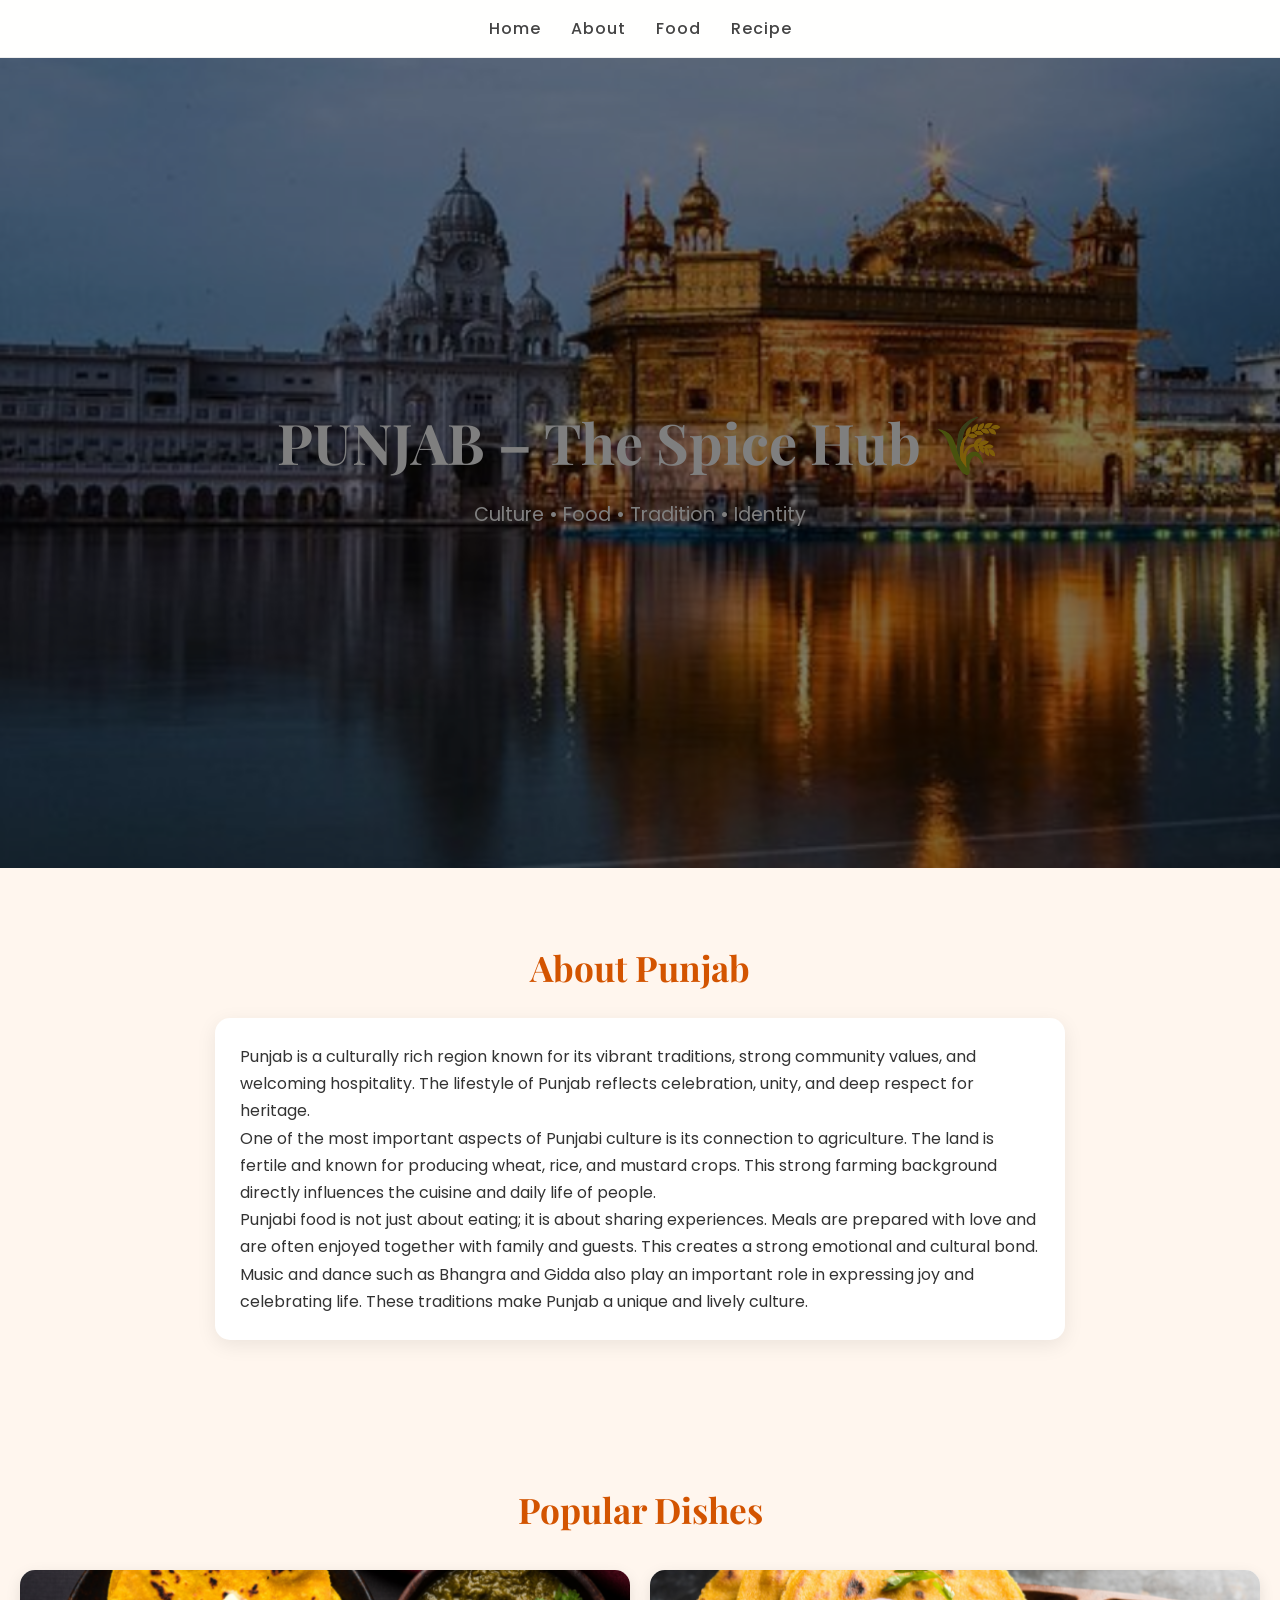
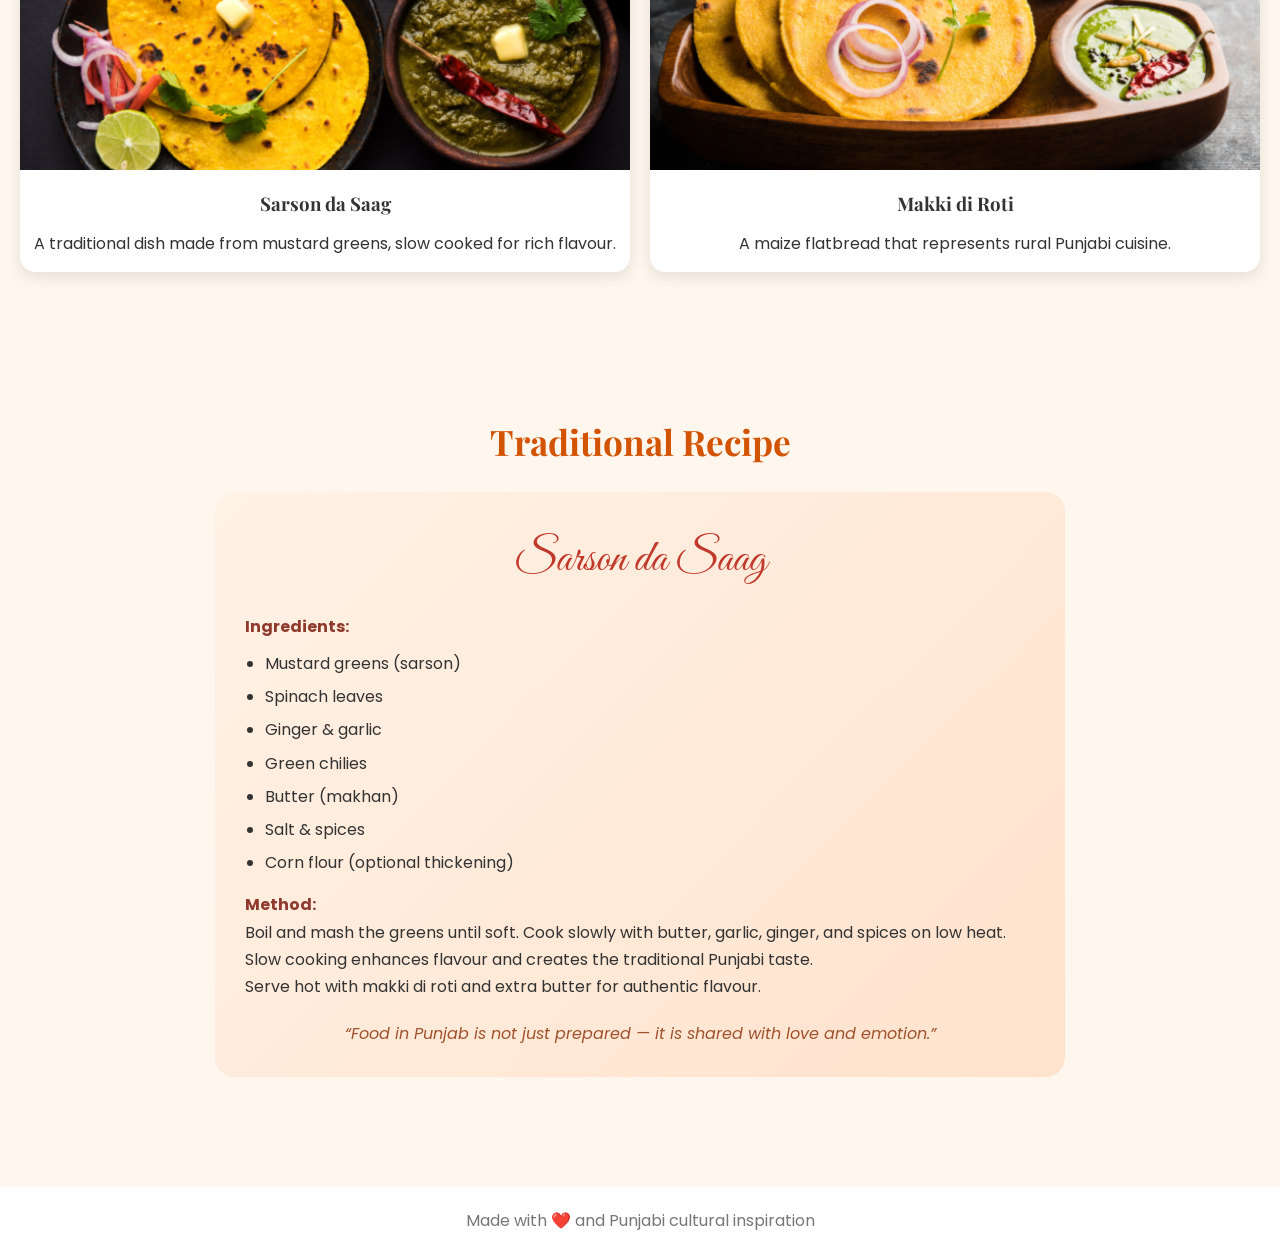
==== commit 4d641993: "index.html" ====
--- a/index.html
+++ b/index.html
@@ -9,7 +9,7 @@
 
 <style>
 
-/* RESET */
+/* GLOBAL */
 *{
   margin:0;
   padding:0;
@@ -20,37 +20,38 @@
   scroll-behavior:smooth;
 }
 
-/* BODY */
 body{
   font-family:'Poppins',sans-serif;
-  background:linear-gradient(135deg,#fff7ef,#ffe1cc);
+  background:#fff6ee;
   color:#333;
-}
-
-/* NAV */
+  line-height:1.7;
+}
+
+/* NAVIGATION (clear hierarchy) */
 nav{
   display:flex;
   justify-content:center;
-  gap:25px;
+  gap:30px;
   padding:15px;
-  background:#ffffffdd;
-  backdrop-filter:blur(10px);
+  background:#ffffffee;
   position:sticky;
   top:0;
   z-index:100;
+  border-bottom:1px solid #eee;
 }
 
 nav a{
   text-decoration:none;
   color:#444;
   font-weight:500;
+  letter-spacing:1px;
 }
 
 nav a:hover{
-  color:#e76f51;
-}
-
-/* HERO BANNER */
+  color:#d35400;
+}
+
+/* HERO BANNER (strong visual hierarchy) */
 .hero{
   height:90vh;
   background:url('hero.png') center/cover no-repeat;
@@ -66,39 +67,25 @@
   position:absolute;
   width:100%;
   height:100%;
-  background:linear-gradient(180deg,rgba(0,0,0,0.4),rgba(0,0,0,0.65));
+  background:rgba(0,0,0,0.5);
 }
 
 .hero-content{
   position:relative;
   color:white;
-  animation:fadeIn 1.5s ease;
 }
 
 .hero h1{
   font-family:'Playfair Display',serif;
-  font-size:3.3rem;
+  font-size:3.5rem;
 }
 
 .hero p{
+  font-size:1.2rem;
   margin-top:10px;
-  font-size:1.2rem;
-}
-
-/* SCROLL INDICATOR */
-.scroll{
-  margin-top:25px;
-  font-size:0.9rem;
-  opacity:0.8;
-  animation:bounce 2s infinite;
-}
-
-@keyframes bounce{
-  0%,100%{transform:translateY(0);}
-  50%{transform:translateY(6px);}
-}
-
-/* SECTIONS */
+}
+
+/* SECTION LAYOUT (clear structure) */
 .section{
   padding:70px 20px;
   text-align:center;
@@ -106,20 +93,24 @@
 
 .section h2{
   font-family:'Playfair Display',serif;
+  font-size:2.2rem;
   color:#d35400;
   margin-bottom:20px;
-  font-size:2rem;
-}
-
-.section p{
+}
+
+/* ABOUT (more writing = excellence) */
+.about-box{
   max-width:850px;
   margin:auto;
-  line-height:1.9;
-  margin-bottom:15px;
-}
-
-/* FOOD CARDS */
-.container{
+  text-align:left;
+  background:#fff;
+  padding:25px;
+  border-radius:15px;
+  box-shadow:0 5px 20px rgba(0,0,0,0.08);
+}
+
+/* FOOD GRID */
+.food-grid{
   display:grid;
   grid-template-columns:repeat(auto-fit,minmax(250px,1fr));
   gap:20px;
@@ -127,15 +118,15 @@
 }
 
 .card{
-  background:white;
+  background:#fff;
   border-radius:15px;
   overflow:hidden;
-  box-shadow:0 6px 20px rgba(0,0,0,0.1);
+  box-shadow:0 5px 15px rgba(0,0,0,0.1);
   transition:0.3s;
 }
 
 .card:hover{
-  transform:translateY(-10px);
+  transform:translateY(-8px);
 }
 
 .card img{
@@ -144,16 +135,22 @@
   object-fit:cover;
 }
 
-.card h3{padding:10px;}
-.card p{padding:0 10px 15px;}
-
-/* RECIPE */
+.card h3{
+  padding:10px;
+  font-family:'Playfair Display',serif;
+}
+
+.card p{
+  padding:0 10px 15px;
+}
+
+/* RECIPE (structured + readable) */
 .recipe{
-  background:linear-gradient(135deg,#fff2e6,#ffe8d6);
+  max-width:850px;
+  margin:auto;
+  background:linear-gradient(135deg,#fff2e6,#ffe2cc);
+  padding:30px;
   border-radius:20px;
-  padding:30px;
-  max-width:850px;
-  margin:30px auto;
   text-align:left;
 }
 
@@ -165,7 +162,8 @@
   margin-bottom:15px;
 }
 
-.recipe strong{
+.recipe h4{
+  margin-top:15px;
   color:#8e3b2e;
 }
 
@@ -175,26 +173,24 @@
 }
 
 .recipe li{
-  margin-bottom:8px;
-  line-height:1.7;
-}
-
-.recipe p{
-  margin-top:12px;
-  line-height:1.9;
+  margin-bottom:6px;
+}
+
+/* UNIQUE FEATURE (cultural quote = differentiation) */
+.quote{
+  margin-top:20px;
+  text-align:center;
+  font-style:italic;
+  color:#a0522d;
 }
 
 /* FOOTER */
 footer{
   text-align:center;
   padding:20px;
+  background:#fff;
+  margin-top:40px;
   color:#777;
-}
-
-/* ANIMATION */
-@keyframes fadeIn{
-  from{opacity:0; transform:translateY(20px);}
-  to{opacity:1; transform:translateY(0);}
 }
 
 </style>
@@ -204,58 +200,59 @@
 
 <!-- NAV -->
 <nav>
+<a href="#home">Home</a>
 <a href="#about">About</a>
 <a href="#food">Food</a>
 <a href="#recipe">Recipe</a>
 </nav>
 
-<!-- HERO BANNER -->
-<div class="hero">
+<!-- HERO -->
+<div class="hero" id="home">
   <div class="hero-content">
     <h1>PUNJAB – The Spice Hub 🌾</h1>
-    <p>A journey through culture, flavour and tradition</p>
-    <div class="scroll">↓ Scroll to explore ↓</div>
+    <p>Culture • Food • Tradition • Identity</p>
   </div>
 </div>
 
-<!-- ABOUT (EXPANDED) -->
+<!-- ABOUT (EXTRA WRITING = EXCELLENCE) -->
 <div class="section" id="about">
 <h2>About Punjab</h2>
 
-<p>
-Punjab is a land of vibrant energy, deep traditions, and rich cultural heritage. It is known for its warm-hearted people, colourful festivals, and a lifestyle full of joy and celebration.
-</p>
-
-<p>
-The identity of Punjab is built on unity, strength, and hospitality. Guests are treated like family, and every moment is celebrated with music, dance, and food. The famous Bhangra and Gidda dances represent happiness and community spirit.
-</p>
-
-<p>
-Food is at the heart of Punjabi culture. It is not just nourishment but an expression of love and togetherness. Traditional dishes are prepared using fresh ingredients, slow cooking methods, and recipes passed down through generations. Every meal tells a story of culture, farming life, and family bonds.
-</p>
-
-<p>
-Punjab’s fertile land, known as the “Granary of India,” produces rich crops that inspire its cuisine. From mustard fields to wheat farms, everything contributes to the authentic flavours that define Punjabi food.
-</p>
-
+<div class="about-box">
+<p>
+Punjab is a culturally rich region known for its vibrant traditions, strong community values, and welcoming hospitality. The lifestyle of Punjab reflects celebration, unity, and deep respect for heritage.
+</p>
+
+<p>
+One of the most important aspects of Punjabi culture is its connection to agriculture. The land is fertile and known for producing wheat, rice, and mustard crops. This strong farming background directly influences the cuisine and daily life of people.
+</p>
+
+<p>
+Punjabi food is not just about eating; it is about sharing experiences. Meals are prepared with love and are often enjoyed together with family and guests. This creates a strong emotional and cultural bond.
+</p>
+
+<p>
+Music and dance such as Bhangra and Gidda also play an important role in expressing joy and celebrating life. These traditions make Punjab a unique and lively culture.
+</p>
+</div>
 </div>
 
 <!-- FOOD -->
 <div class="section" id="food">
 <h2>Popular Dishes</h2>
 
-<div class="container">
+<div class="food-grid">
 
 <div class="card">
 <img src="food2.png">
 <h3>Sarson da Saag</h3>
-<p>A traditional winter dish made from mustard greens with rich earthy flavour.</p>
+<p>A traditional dish made from mustard greens, slow cooked for rich flavour.</p>
 </div>
 
 <div class="card">
 <img src="food3.png">
 <h3>Makki di Roti</h3>
-<p>A maize bread that represents rural Punjabi food culture.</p>
+<p>A maize flatbread that represents rural Punjabi cuisine.</p>
 </div>
 
 </div>
@@ -269,34 +266,36 @@
 
 <div class="recipe-title">Sarson da Saag</div>
 
-<strong>Ingredients:</strong>
+<h4>Ingredients:</h4>
 <ul>
-<li>Mustard greens (Sarson) – main base of the dish</li>
-<li>Spinach – balances bitterness and improves texture</li>
-<li>Ginger – adds warmth and aroma</li>
-<li>Garlic – enhances flavour depth</li>
-<li>Green chilies – adds light spice</li>
-<li>Butter (Makhan) – gives richness and authenticity</li>
-<li>Salt, turmeric, chilli powder – essential seasoning</li>
-<li>Optional corn flour – thickens the mixture</li>
+<li>Mustard greens (sarson)</li>
+<li>Spinach leaves</li>
+<li>Ginger & garlic</li>
+<li>Green chilies</li>
+<li>Butter (makhan)</li>
+<li>Salt & spices</li>
+<li>Corn flour (optional thickening)</li>
 </ul>
 
-<strong>Method:</strong>
-<p>
-Wash greens thoroughly and boil until soft. Mash or blend them into a thick paste. In a pan, heat butter and sauté ginger, garlic, and chilies. Add the mixture and cook slowly on low heat. This slow cooking develops deep traditional Punjabi flavour.
-</p>
-
-<p>
-Serve hot with makki di roti and extra butter on top for authentic taste.
-</p>
-
-</div>
-
+<h4>Method:</h4>
+<p>
+Boil and mash the greens until soft. Cook slowly with butter, garlic, ginger, and spices on low heat. Slow cooking enhances flavour and creates the traditional Punjabi taste.
+</p>
+
+<p>
+Serve hot with makki di roti and extra butter for authentic flavour.
+</p>
+
+<div class="quote">
+“Food in Punjab is not just prepared — it is shared with love and emotion.”
+</div>
+
+</div>
 </div>
 
 <!-- FOOTER -->
 <footer>
-Made with ❤️ and Punjabi tradition
+Made with ❤️ and Punjabi cultural inspiration
 </footer>
 
 </body>
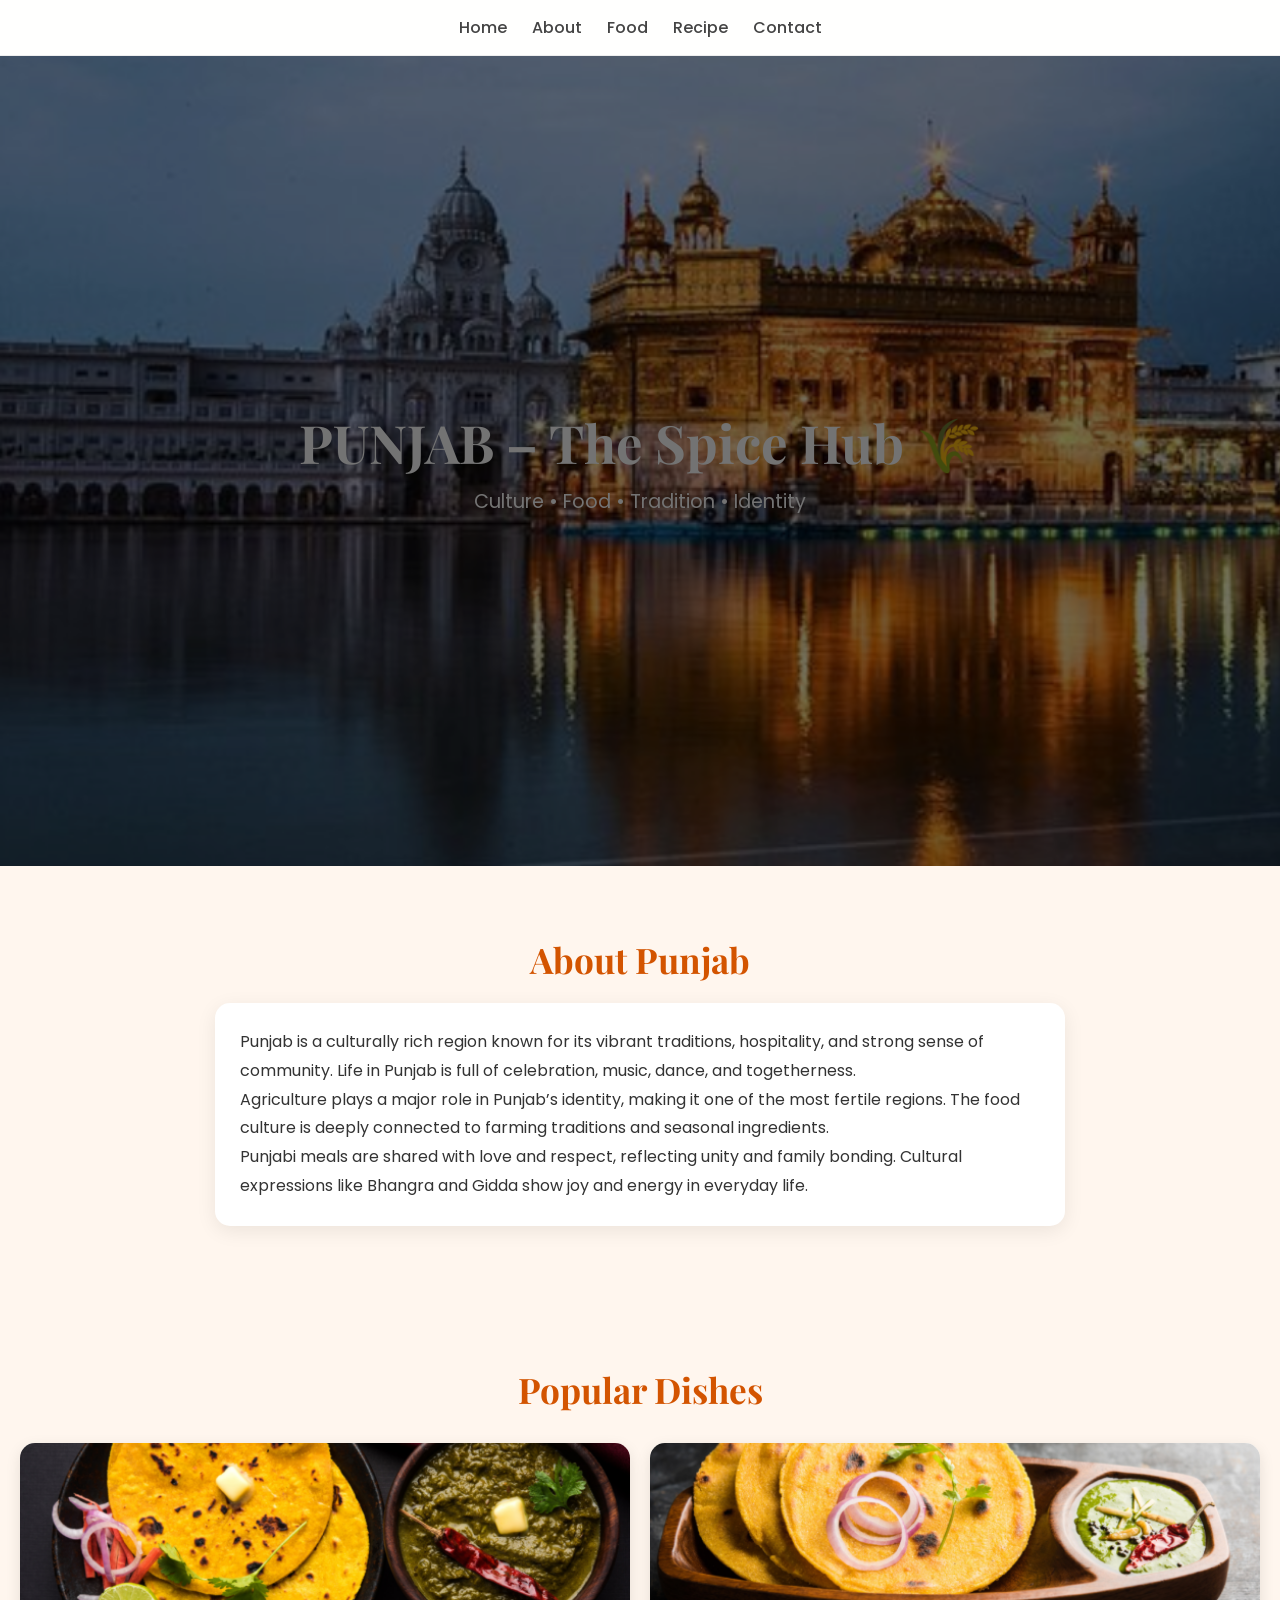
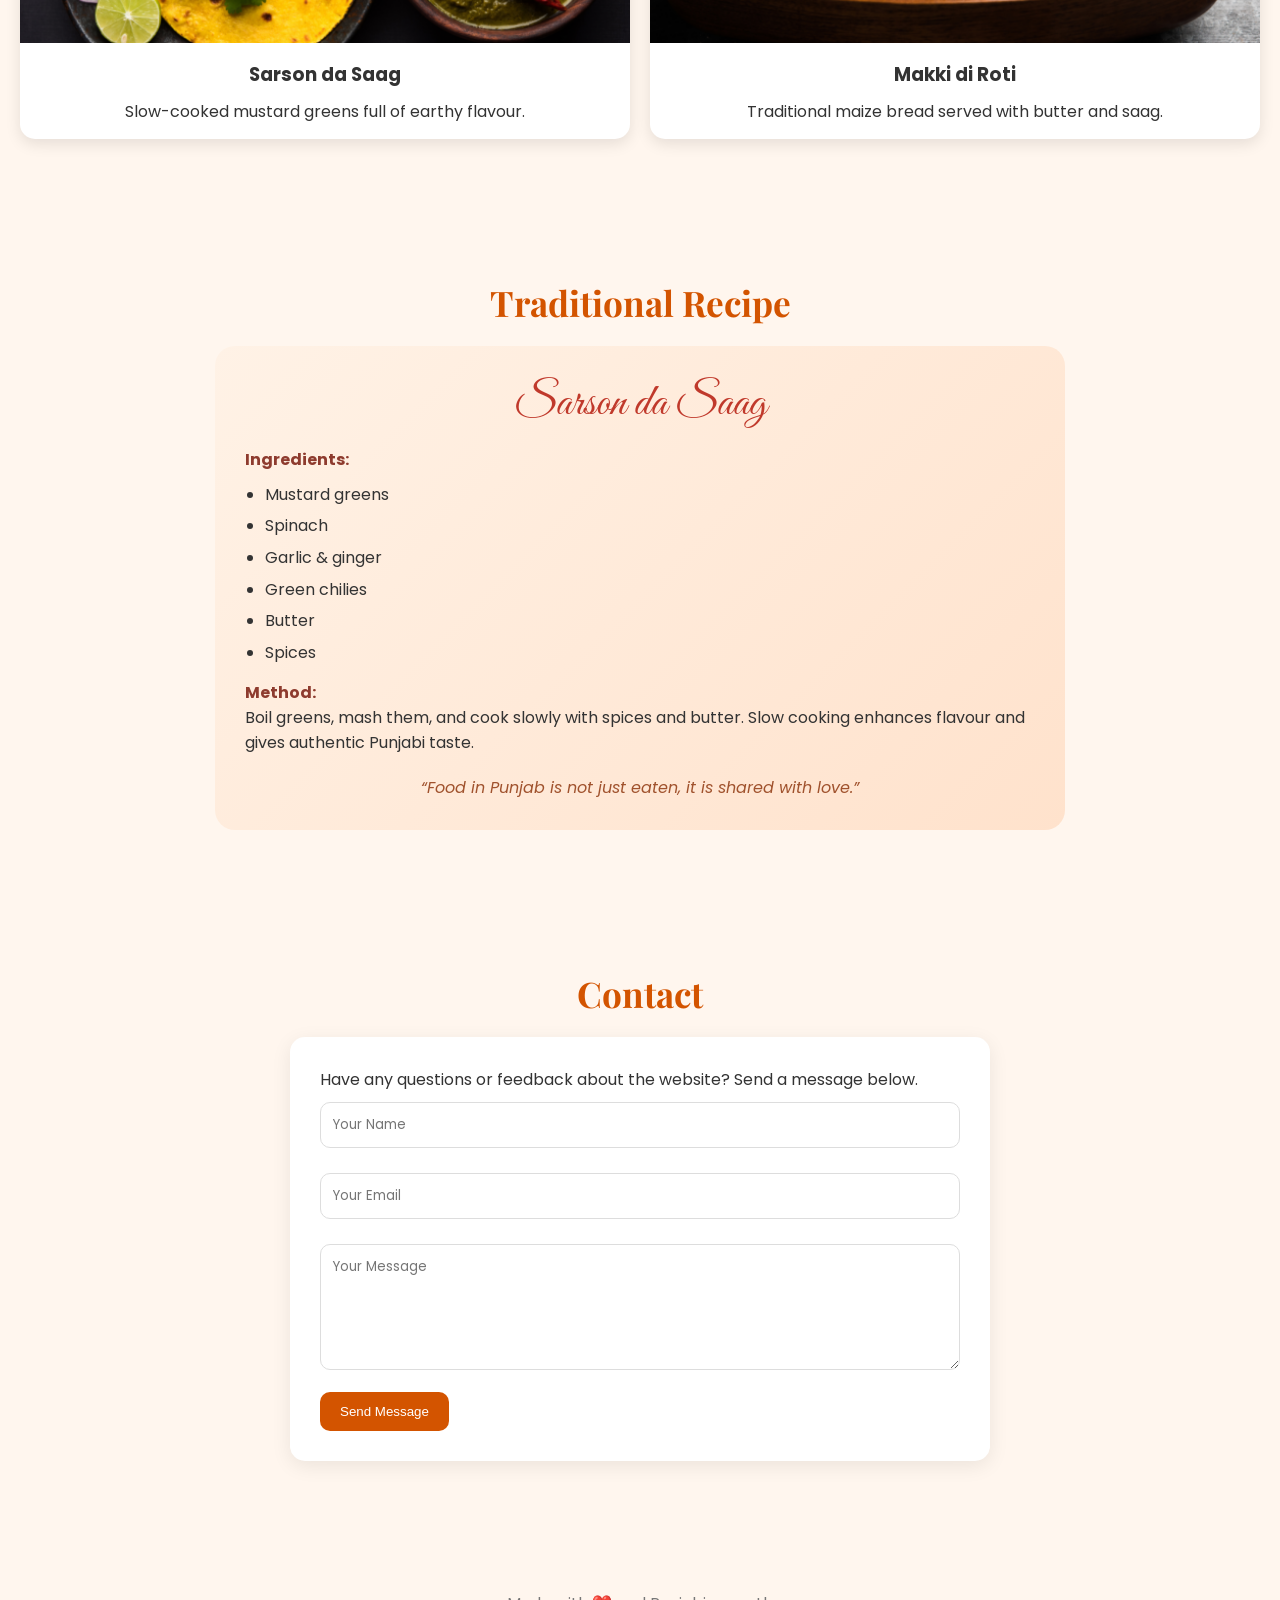
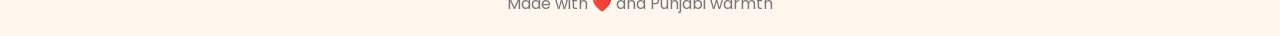
==== commit be490436: "Update index.html" ====
--- a/index.html
+++ b/index.html
@@ -24,14 +24,13 @@
   font-family:'Poppins',sans-serif;
   background:#fff6ee;
   color:#333;
-  line-height:1.7;
-}
-
-/* NAVIGATION (clear hierarchy) */
+}
+
+/* NAV */
 nav{
   display:flex;
   justify-content:center;
-  gap:30px;
+  gap:25px;
   padding:15px;
   background:#ffffffee;
   position:sticky;
@@ -44,14 +43,13 @@
   text-decoration:none;
   color:#444;
   font-weight:500;
-  letter-spacing:1px;
 }
 
 nav a:hover{
   color:#d35400;
 }
 
-/* HERO BANNER (strong visual hierarchy) */
+/* HERO */
 .hero{
   height:90vh;
   background:url('hero.png') center/cover no-repeat;
@@ -67,7 +65,7 @@
   position:absolute;
   width:100%;
   height:100%;
-  background:rgba(0,0,0,0.5);
+  background:rgba(0,0,0,0.55);
 }
 
 .hero-content{
@@ -77,7 +75,7 @@
 
 .hero h1{
   font-family:'Playfair Display',serif;
-  font-size:3.5rem;
+  font-size:3.3rem;
 }
 
 .hero p{
@@ -85,7 +83,7 @@
   margin-top:10px;
 }
 
-/* SECTION LAYOUT (clear structure) */
+/* SECTION */
 .section{
   padding:70px 20px;
   text-align:center;
@@ -98,7 +96,7 @@
   margin-bottom:20px;
 }
 
-/* ABOUT (more writing = excellence) */
+/* ABOUT BOX */
 .about-box{
   max-width:850px;
   margin:auto;
@@ -107,9 +105,10 @@
   padding:25px;
   border-radius:15px;
   box-shadow:0 5px 20px rgba(0,0,0,0.08);
-}
-
-/* FOOD GRID */
+  line-height:1.8;
+}
+
+/* FOOD */
 .food-grid{
   display:grid;
   grid-template-columns:repeat(auto-fit,minmax(250px,1fr));
@@ -137,14 +136,13 @@
 
 .card h3{
   padding:10px;
-  font-family:'Playfair Display',serif;
 }
 
 .card p{
   padding:0 10px 15px;
 }
 
-/* RECIPE (structured + readable) */
+/* RECIPE */
 .recipe{
   max-width:850px;
   margin:auto;
@@ -174,23 +172,58 @@
 
 .recipe li{
   margin-bottom:6px;
-}
-
-/* UNIQUE FEATURE (cultural quote = differentiation) */
+  line-height:1.6;
+}
+
+/* CONTACT SECTION (NEW) */
+.contact-box{
+  max-width:700px;
+  margin:auto;
+  background:#fff;
+  padding:30px;
+  border-radius:15px;
+  box-shadow:0 5px 20px rgba(0,0,0,0.08);
+  text-align:left;
+}
+
+.contact-box input,
+.contact-box textarea{
+  width:100%;
+  padding:12px;
+  margin-top:10px;
+  margin-bottom:15px;
+  border:1px solid #ddd;
+  border-radius:10px;
+  font-family:'Poppins',sans-serif;
+}
+
+.contact-box button{
+  padding:12px 20px;
+  border:none;
+  background:#d35400;
+  color:white;
+  border-radius:10px;
+  cursor:pointer;
+  transition:0.3s;
+}
+
+.contact-box button:hover{
+  background:#e67e22;
+}
+
+/* FOOTER */
+footer{
+  text-align:center;
+  padding:20px;
+  color:#777;
+  margin-top:40px;
+}
+
 .quote{
   margin-top:20px;
-  text-align:center;
   font-style:italic;
+  text-align:center;
   color:#a0522d;
-}
-
-/* FOOTER */
-footer{
-  text-align:center;
-  padding:20px;
-  background:#fff;
-  margin-top:40px;
-  color:#777;
 }
 
 </style>
@@ -204,6 +237,7 @@
 <a href="#about">About</a>
 <a href="#food">Food</a>
 <a href="#recipe">Recipe</a>
+<a href="#contact">Contact</a>
 </nav>
 
 <!-- HERO -->
@@ -214,26 +248,23 @@
   </div>
 </div>
 
-<!-- ABOUT (EXTRA WRITING = EXCELLENCE) -->
+<!-- ABOUT -->
 <div class="section" id="about">
 <h2>About Punjab</h2>
 
 <div class="about-box">
 <p>
-Punjab is a culturally rich region known for its vibrant traditions, strong community values, and welcoming hospitality. The lifestyle of Punjab reflects celebration, unity, and deep respect for heritage.
+Punjab is a culturally rich region known for its vibrant traditions, hospitality, and strong sense of community. Life in Punjab is full of celebration, music, dance, and togetherness.
 </p>
 
 <p>
-One of the most important aspects of Punjabi culture is its connection to agriculture. The land is fertile and known for producing wheat, rice, and mustard crops. This strong farming background directly influences the cuisine and daily life of people.
+Agriculture plays a major role in Punjab’s identity, making it one of the most fertile regions. The food culture is deeply connected to farming traditions and seasonal ingredients.
 </p>
 
 <p>
-Punjabi food is not just about eating; it is about sharing experiences. Meals are prepared with love and are often enjoyed together with family and guests. This creates a strong emotional and cultural bond.
+Punjabi meals are shared with love and respect, reflecting unity and family bonding. Cultural expressions like Bhangra and Gidda show joy and energy in everyday life.
 </p>
 
-<p>
-Music and dance such as Bhangra and Gidda also play an important role in expressing joy and celebrating life. These traditions make Punjab a unique and lively culture.
-</p>
 </div>
 </div>
 
@@ -246,13 +277,13 @@
 <div class="card">
 <img src="food2.png">
 <h3>Sarson da Saag</h3>
-<p>A traditional dish made from mustard greens, slow cooked for rich flavour.</p>
+<p>Slow-cooked mustard greens full of earthy flavour.</p>
 </div>
 
 <div class="card">
 <img src="food3.png">
 <h3>Makki di Roti</h3>
-<p>A maize flatbread that represents rural Punjabi cuisine.</p>
+<p>Traditional maize bread served with butter and saag.</p>
 </div>
 
 </div>
@@ -268,34 +299,45 @@
 
 <h4>Ingredients:</h4>
 <ul>
-<li>Mustard greens (sarson)</li>
-<li>Spinach leaves</li>
-<li>Ginger & garlic</li>
+<li>Mustard greens</li>
+<li>Spinach</li>
+<li>Garlic & ginger</li>
 <li>Green chilies</li>
-<li>Butter (makhan)</li>
-<li>Salt & spices</li>
-<li>Corn flour (optional thickening)</li>
+<li>Butter</li>
+<li>Spices</li>
 </ul>
 
 <h4>Method:</h4>
 <p>
-Boil and mash the greens until soft. Cook slowly with butter, garlic, ginger, and spices on low heat. Slow cooking enhances flavour and creates the traditional Punjabi taste.
+Boil greens, mash them, and cook slowly with spices and butter. Slow cooking enhances flavour and gives authentic Punjabi taste.
 </p>
 
-<p>
-Serve hot with makki di roti and extra butter for authentic flavour.
-</p>
-
 <div class="quote">
-“Food in Punjab is not just prepared — it is shared with love and emotion.”
-</div>
-
-</div>
+“Food in Punjab is not just eaten, it is shared with love.”
+</div>
+
+</div>
+</div>
+
+<!-- CONTACT (NEW) -->
+<div class="section" id="contact">
+<h2>Contact</h2>
+
+<div class="contact-box">
+<p>Have any questions or feedback about the website? Send a message below.</p>
+
+<input type="text" placeholder="Your Name">
+<input type="email" placeholder="Your Email">
+<textarea rows="5" placeholder="Your Message"></textarea>
+
+<button>Send Message</button>
+</div>
+
 </div>
 
 <!-- FOOTER -->
 <footer>
-Made with ❤️ and Punjabi cultural inspiration
+Made with ❤️ and Punjabi warmth
 </footer>
 
 </body>
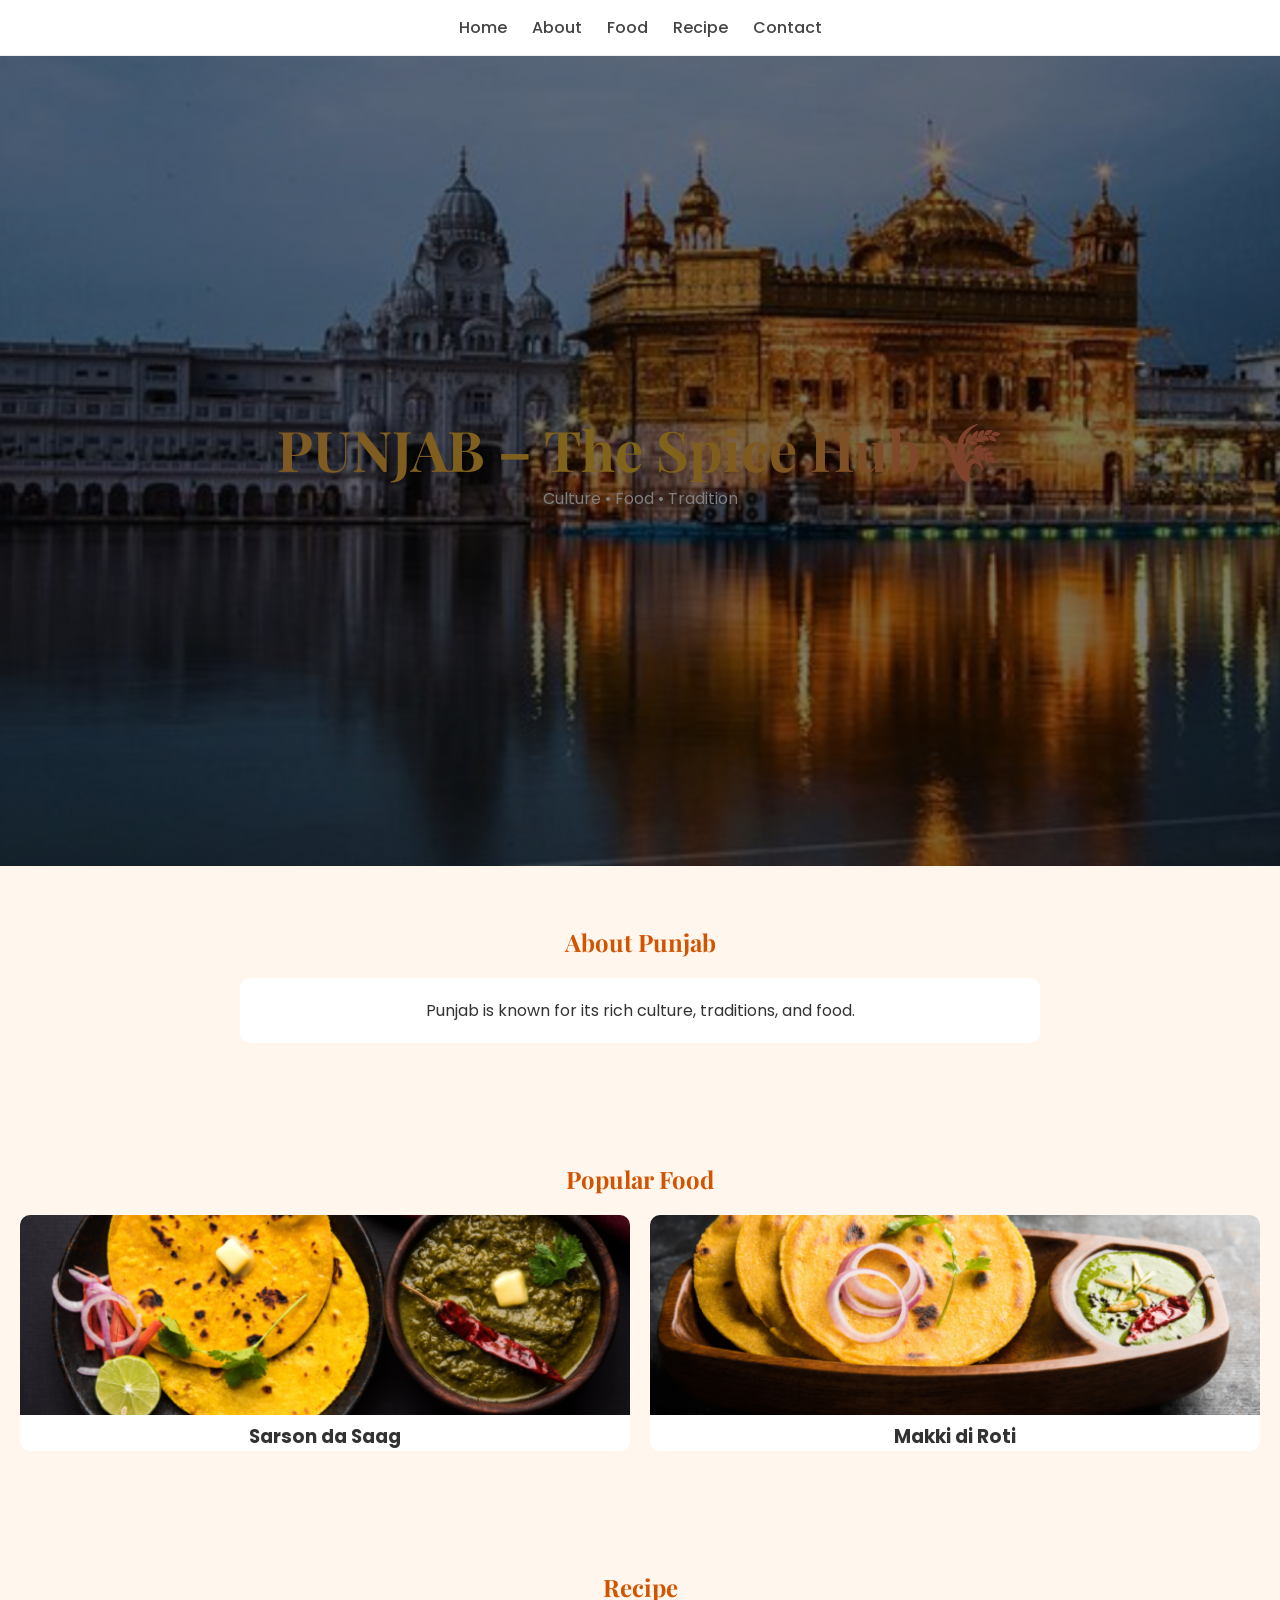
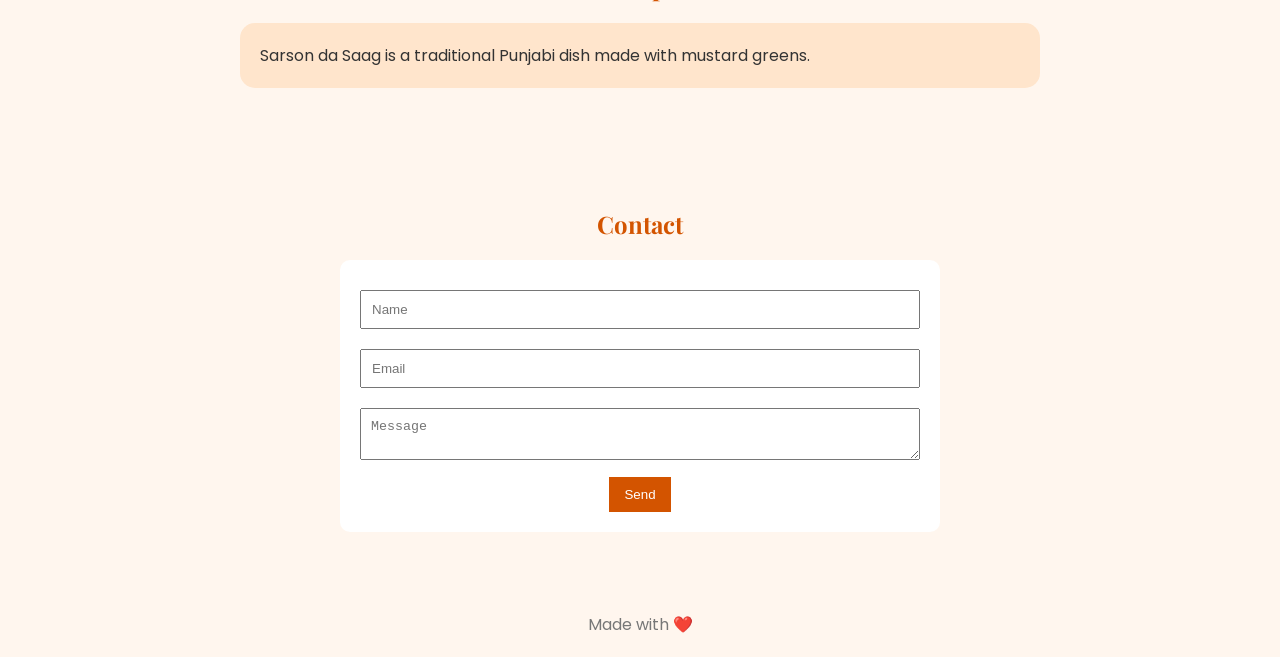
==== commit 5cc17760: "Update index.html" ====
--- a/index.html
+++ b/index.html
@@ -1,343 +1,221 @@
 <!DOCTYPE html>
 <html lang="en">
+
 <head>
-<meta charset="UTF-8">
-<meta name="viewport" content="width=device-width, initial-scale=1.0">
-<title>PUNJAB – The Spice Hub</title>
-
-<link href="https://fonts.googleapis.com/css2?family=Poppins:wght@300;500;700&family=Playfair+Display:wght@600&family=Great+Vibes&display=swap" rel="stylesheet">
-
-<style>
-
-/* GLOBAL */
-*{
-  margin:0;
-  padding:0;
-  box-sizing:border-box;
-}
-
-html{
-  scroll-behavior:smooth;
-}
-
-body{
-  font-family:'Poppins',sans-serif;
-  background:#fff6ee;
-  color:#333;
-}
-
-/* NAV */
-nav{
-  display:flex;
-  justify-content:center;
-  gap:25px;
-  padding:15px;
-  background:#ffffffee;
-  position:sticky;
-  top:0;
-  z-index:100;
-  border-bottom:1px solid #eee;
-}
-
-nav a{
-  text-decoration:none;
-  color:#444;
-  font-weight:500;
-}
-
-nav a:hover{
-  color:#d35400;
-}
-
-/* HERO */
-.hero{
-  height:90vh;
-  background:url('hero.png') center/cover no-repeat;
-  display:flex;
-  align-items:center;
-  justify-content:center;
-  text-align:center;
-  position:relative;
-}
-
-.hero::after{
-  content:'';
-  position:absolute;
-  width:100%;
-  height:100%;
-  background:rgba(0,0,0,0.55);
-}
-
-.hero-content{
-  position:relative;
-  color:white;
-}
-
-.hero h1{
-  font-family:'Playfair Display',serif;
-  font-size:3.3rem;
-}
-
-.hero p{
-  font-size:1.2rem;
-  margin-top:10px;
-}
-
-/* SECTION */
-.section{
-  padding:70px 20px;
-  text-align:center;
-}
-
-.section h2{
-  font-family:'Playfair Display',serif;
-  font-size:2.2rem;
-  color:#d35400;
-  margin-bottom:20px;
-}
-
-/* ABOUT BOX */
-.about-box{
-  max-width:850px;
-  margin:auto;
-  text-align:left;
-  background:#fff;
-  padding:25px;
-  border-radius:15px;
-  box-shadow:0 5px 20px rgba(0,0,0,0.08);
-  line-height:1.8;
-}
-
-/* FOOD */
-.food-grid{
-  display:grid;
-  grid-template-columns:repeat(auto-fit,minmax(250px,1fr));
-  gap:20px;
-  margin-top:30px;
-}
-
-.card{
-  background:#fff;
-  border-radius:15px;
-  overflow:hidden;
-  box-shadow:0 5px 15px rgba(0,0,0,0.1);
-  transition:0.3s;
-}
-
-.card:hover{
-  transform:translateY(-8px);
-}
-
-.card img{
-  width:100%;
-  height:200px;
-  object-fit:cover;
-}
-
-.card h3{
-  padding:10px;
-}
-
-.card p{
-  padding:0 10px 15px;
-}
-
-/* RECIPE */
-.recipe{
-  max-width:850px;
-  margin:auto;
-  background:linear-gradient(135deg,#fff2e6,#ffe2cc);
-  padding:30px;
-  border-radius:20px;
-  text-align:left;
-}
-
-.recipe-title{
-  font-family:'Great Vibes',cursive;
-  font-size:2.8rem;
-  color:#c0392b;
-  text-align:center;
-  margin-bottom:15px;
-}
-
-.recipe h4{
-  margin-top:15px;
-  color:#8e3b2e;
-}
-
-.recipe ul{
-  padding-left:20px;
-  margin-top:10px;
-}
-
-.recipe li{
-  margin-bottom:6px;
-  line-height:1.6;
-}
-
-/* CONTACT SECTION (NEW) */
-.contact-box{
-  max-width:700px;
-  margin:auto;
-  background:#fff;
-  padding:30px;
-  border-radius:15px;
-  box-shadow:0 5px 20px rgba(0,0,0,0.08);
-  text-align:left;
-}
-
-.contact-box input,
-.contact-box textarea{
-  width:100%;
-  padding:12px;
-  margin-top:10px;
-  margin-bottom:15px;
-  border:1px solid #ddd;
-  border-radius:10px;
-  font-family:'Poppins',sans-serif;
-}
-
-.contact-box button{
-  padding:12px 20px;
-  border:none;
-  background:#d35400;
-  color:white;
-  border-radius:10px;
-  cursor:pointer;
-  transition:0.3s;
-}
-
-.contact-box button:hover{
-  background:#e67e22;
-}
-
-/* FOOTER */
-footer{
-  text-align:center;
-  padding:20px;
-  color:#777;
-  margin-top:40px;
-}
-
-.quote{
-  margin-top:20px;
-  font-style:italic;
-  text-align:center;
-  color:#a0522d;
-}
-
-</style>
+  <meta charset="UTF-8">
+  <meta name="viewport" content="width=device-width, initial-scale=1.0">
+
+  <!-- TITLE (IMPORTANT FOR VALIDATION) -->
+  <title>Punjab – The Spice Hub</title>
+
+  <!-- GOOGLE FONTS -->
+  <link href="https://fonts.googleapis.com/css2?family=Poppins:wght@300;500;700&family=Playfair+Display:wght@600&family=Great+Vibes&display=swap" rel="stylesheet">
+
+  <style>
+    * {
+      margin: 0;
+      padding: 0;
+      box-sizing: border-box;
+    }
+
+    body {
+      font-family: 'Poppins', sans-serif;
+      background: #fff6ee;
+      color: #333;
+    }
+
+    nav {
+      display: flex;
+      justify-content: center;
+      gap: 25px;
+      padding: 15px;
+      background: #fff;
+      border-bottom: 1px solid #eee;
+      position: sticky;
+      top: 0;
+    }
+
+    nav a {
+      text-decoration: none;
+      color: #444;
+      font-weight: 500;
+    }
+
+    nav a:hover {
+      color: #d35400;
+    }
+
+    .hero {
+      height: 90vh;
+      background: url('hero.png') center/cover no-repeat;
+      display: flex;
+      align-items: center;
+      justify-content: center;
+      text-align: center;
+      position: relative;
+    }
+
+    .hero::after {
+      content: '';
+      position: absolute;
+      width: 100%;
+      height: 100%;
+      background: rgba(0,0,0,0.5);
+    }
+
+    .hero-content {
+      position: relative;
+      color: white;
+    }
+
+    .hero h1 {
+      font-family: 'Playfair Display', serif;
+      font-size: 3.5rem;
+      background: linear-gradient(90deg,#ffb347,#ffcc33,#ff7e5f);
+      -webkit-background-clip: text;
+      -webkit-text-fill-color: transparent;
+    }
+
+    .section {
+      padding: 60px 20px;
+      text-align: center;
+    }
+
+    .section h2 {
+      font-family: 'Playfair Display', serif;
+      color: #d35400;
+      margin-bottom: 20px;
+    }
+
+    .about-box {
+      max-width: 800px;
+      margin: auto;
+      background: #fff;
+      padding: 20px;
+      border-radius: 10px;
+    }
+
+    .food-grid {
+      display: grid;
+      grid-template-columns: repeat(auto-fit,minmax(250px,1fr));
+      gap: 20px;
+    }
+
+    .card {
+      background: #fff;
+      border-radius: 10px;
+      overflow: hidden;
+    }
+
+    .card img {
+      width: 100%;
+      height: 200px;
+      object-fit: cover;
+    }
+
+    .recipe {
+      max-width: 800px;
+      margin: auto;
+      background: #ffe5cc;
+      padding: 20px;
+      border-radius: 15px;
+      text-align: left;
+    }
+
+    .contact-box {
+      max-width: 600px;
+      margin: auto;
+      background: #fff;
+      padding: 20px;
+      border-radius: 10px;
+    }
+
+    .contact-box input,
+    .contact-box textarea {
+      width: 100%;
+      margin: 10px 0;
+      padding: 10px;
+    }
+
+    .contact-box button {
+      padding: 10px 15px;
+      background: #d35400;
+      color: white;
+      border: none;
+    }
+
+    footer {
+      text-align: center;
+      padding: 20px;
+      color: #777;
+    }
+
+  </style>
 </head>
 
 <body>
 
 <!-- NAV -->
 <nav>
-<a href="#home">Home</a>
-<a href="#about">About</a>
-<a href="#food">Food</a>
-<a href="#recipe">Recipe</a>
-<a href="#contact">Contact</a>
+  <a href="#home">Home</a>
+  <a href="#about">About</a>
+  <a href="#food">Food</a>
+  <a href="#recipe">Recipe</a>
+  <a href="#contact">Contact</a>
 </nav>
 
 <!-- HERO -->
 <div class="hero" id="home">
   <div class="hero-content">
     <h1>PUNJAB – The Spice Hub 🌾</h1>
-    <p>Culture • Food • Tradition • Identity</p>
+    <p>Culture • Food • Tradition</p>
   </div>
 </div>
 
 <!-- ABOUT -->
 <div class="section" id="about">
-<h2>About Punjab</h2>
-
-<div class="about-box">
-<p>
-Punjab is a culturally rich region known for its vibrant traditions, hospitality, and strong sense of community. Life in Punjab is full of celebration, music, dance, and togetherness.
-</p>
-
-<p>
-Agriculture plays a major role in Punjab’s identity, making it one of the most fertile regions. The food culture is deeply connected to farming traditions and seasonal ingredients.
-</p>
-
-<p>
-Punjabi meals are shared with love and respect, reflecting unity and family bonding. Cultural expressions like Bhangra and Gidda show joy and energy in everyday life.
-</p>
-
-</div>
+  <h2>About Punjab</h2>
+  <div class="about-box">
+    <p>Punjab is known for its rich culture, traditions, and food.</p>
+  </div>
 </div>
 
 <!-- FOOD -->
 <div class="section" id="food">
-<h2>Popular Dishes</h2>
-
-<div class="food-grid">
-
-<div class="card">
-<img src="food2.png">
-<h3>Sarson da Saag</h3>
-<p>Slow-cooked mustard greens full of earthy flavour.</p>
-</div>
-
-<div class="card">
-<img src="food3.png">
-<h3>Makki di Roti</h3>
-<p>Traditional maize bread served with butter and saag.</p>
-</div>
-
-</div>
+  <h2>Popular Food</h2>
+  <div class="food-grid">
+    <div class="card">
+      <img src="food2.png" alt="Sarson da Saag">
+      <h3>Sarson da Saag</h3>
+    </div>
+    <div class="card">
+      <img src="food3.png" alt="Makki di Roti">
+      <h3>Makki di Roti</h3>
+    </div>
+  </div>
 </div>
 
 <!-- RECIPE -->
 <div class="section" id="recipe">
-<h2>Traditional Recipe</h2>
-
-<div class="recipe">
-
-<div class="recipe-title">Sarson da Saag</div>
-
-<h4>Ingredients:</h4>
-<ul>
-<li>Mustard greens</li>
-<li>Spinach</li>
-<li>Garlic & ginger</li>
-<li>Green chilies</li>
-<li>Butter</li>
-<li>Spices</li>
-</ul>
-
-<h4>Method:</h4>
-<p>
-Boil greens, mash them, and cook slowly with spices and butter. Slow cooking enhances flavour and gives authentic Punjabi taste.
-</p>
-
-<div class="quote">
-“Food in Punjab is not just eaten, it is shared with love.”
-</div>
-
-</div>
-</div>
-
-<!-- CONTACT (NEW) -->
+  <h2>Recipe</h2>
+  <div class="recipe">
+    <p>Sarson da Saag is a traditional Punjabi dish made with mustard greens.</p>
+  </div>
+</div>
+
+<!-- CONTACT -->
 <div class="section" id="contact">
-<h2>Contact</h2>
-
-<div class="contact-box">
-<p>Have any questions or feedback about the website? Send a message below.</p>
-
-<input type="text" placeholder="Your Name">
-<input type="email" placeholder="Your Email">
-<textarea rows="5" placeholder="Your Message"></textarea>
-
-<button>Send Message</button>
-</div>
-
-</div>
-
-<!-- FOOTER -->
+  <h2>Contact</h2>
+  <div class="contact-box">
+    <input type="text" placeholder="Name">
+    <input type="email" placeholder="Email">
+    <textarea placeholder="Message"></textarea>
+    <button>Send</button>
+  </div>
+</div>
+
 <footer>
-Made with ❤️ and Punjabi warmth
+  Made with ❤️
 </footer>
 
 </body>
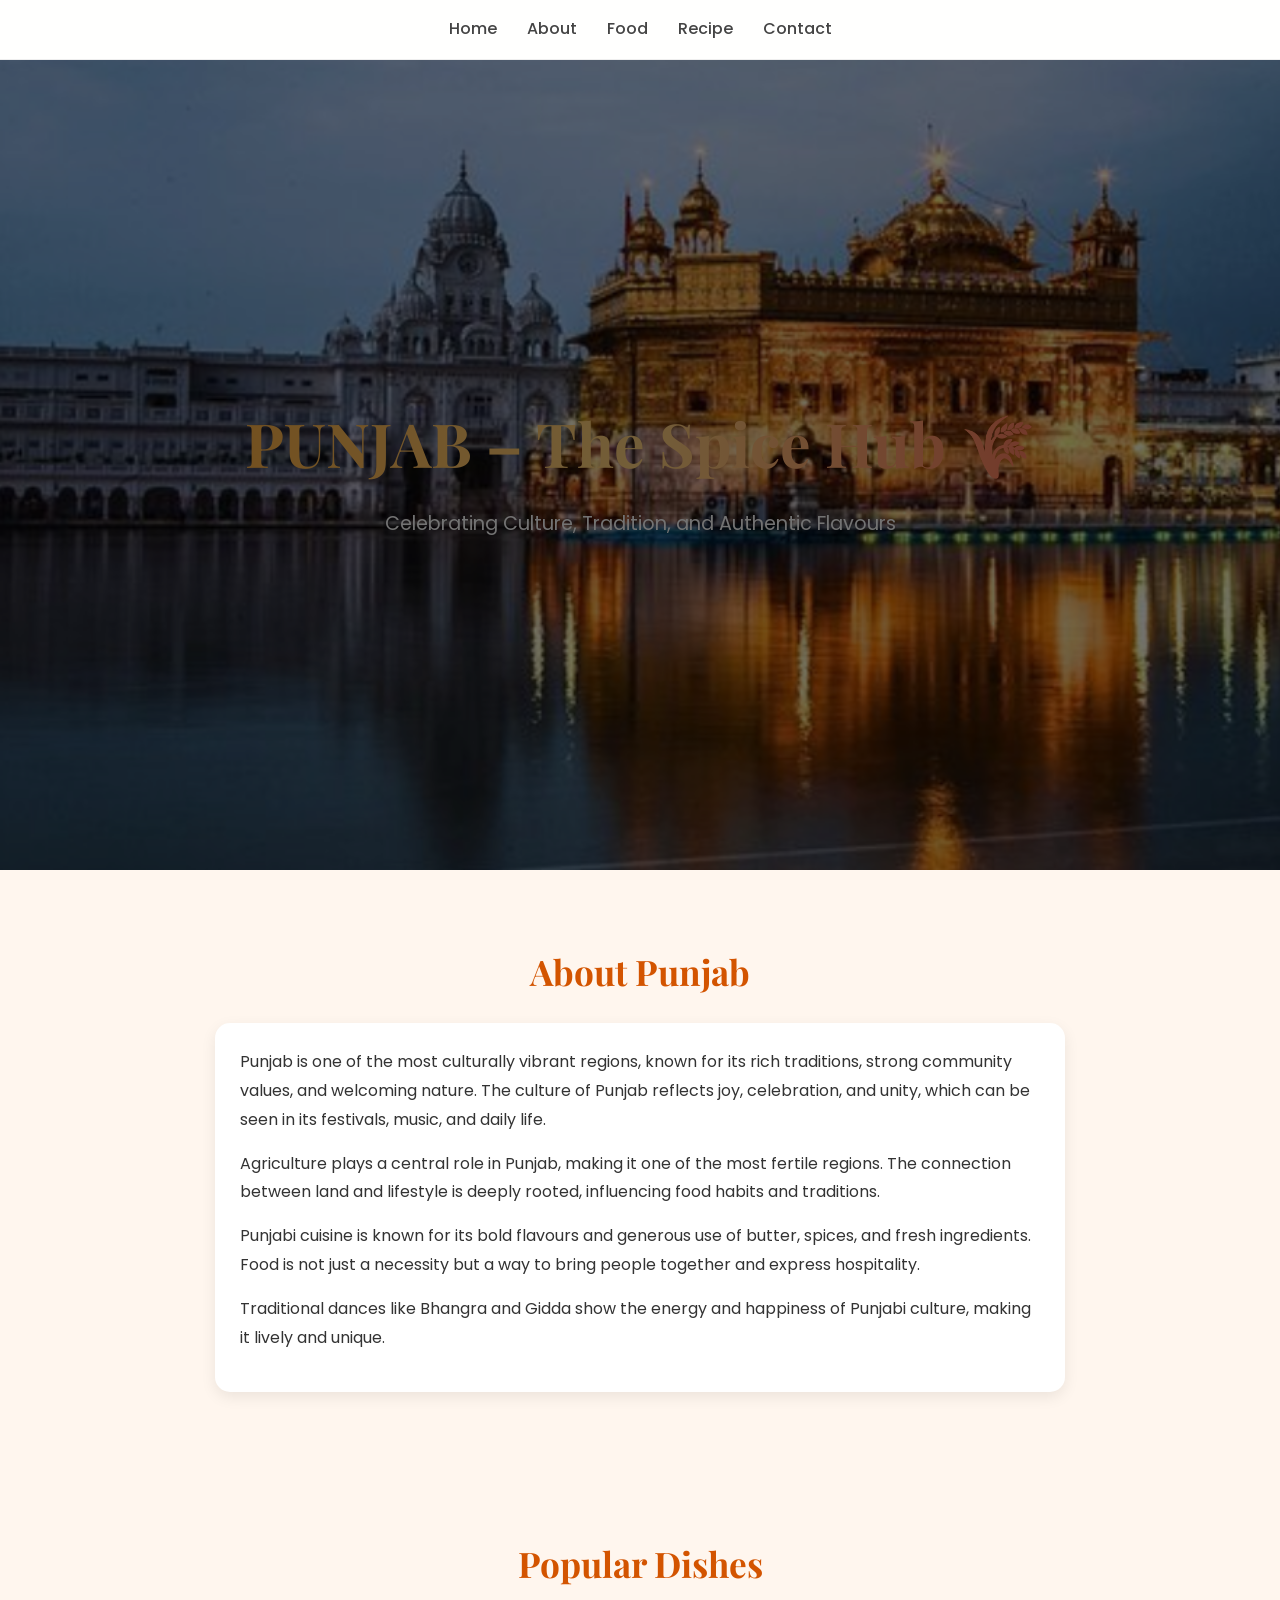
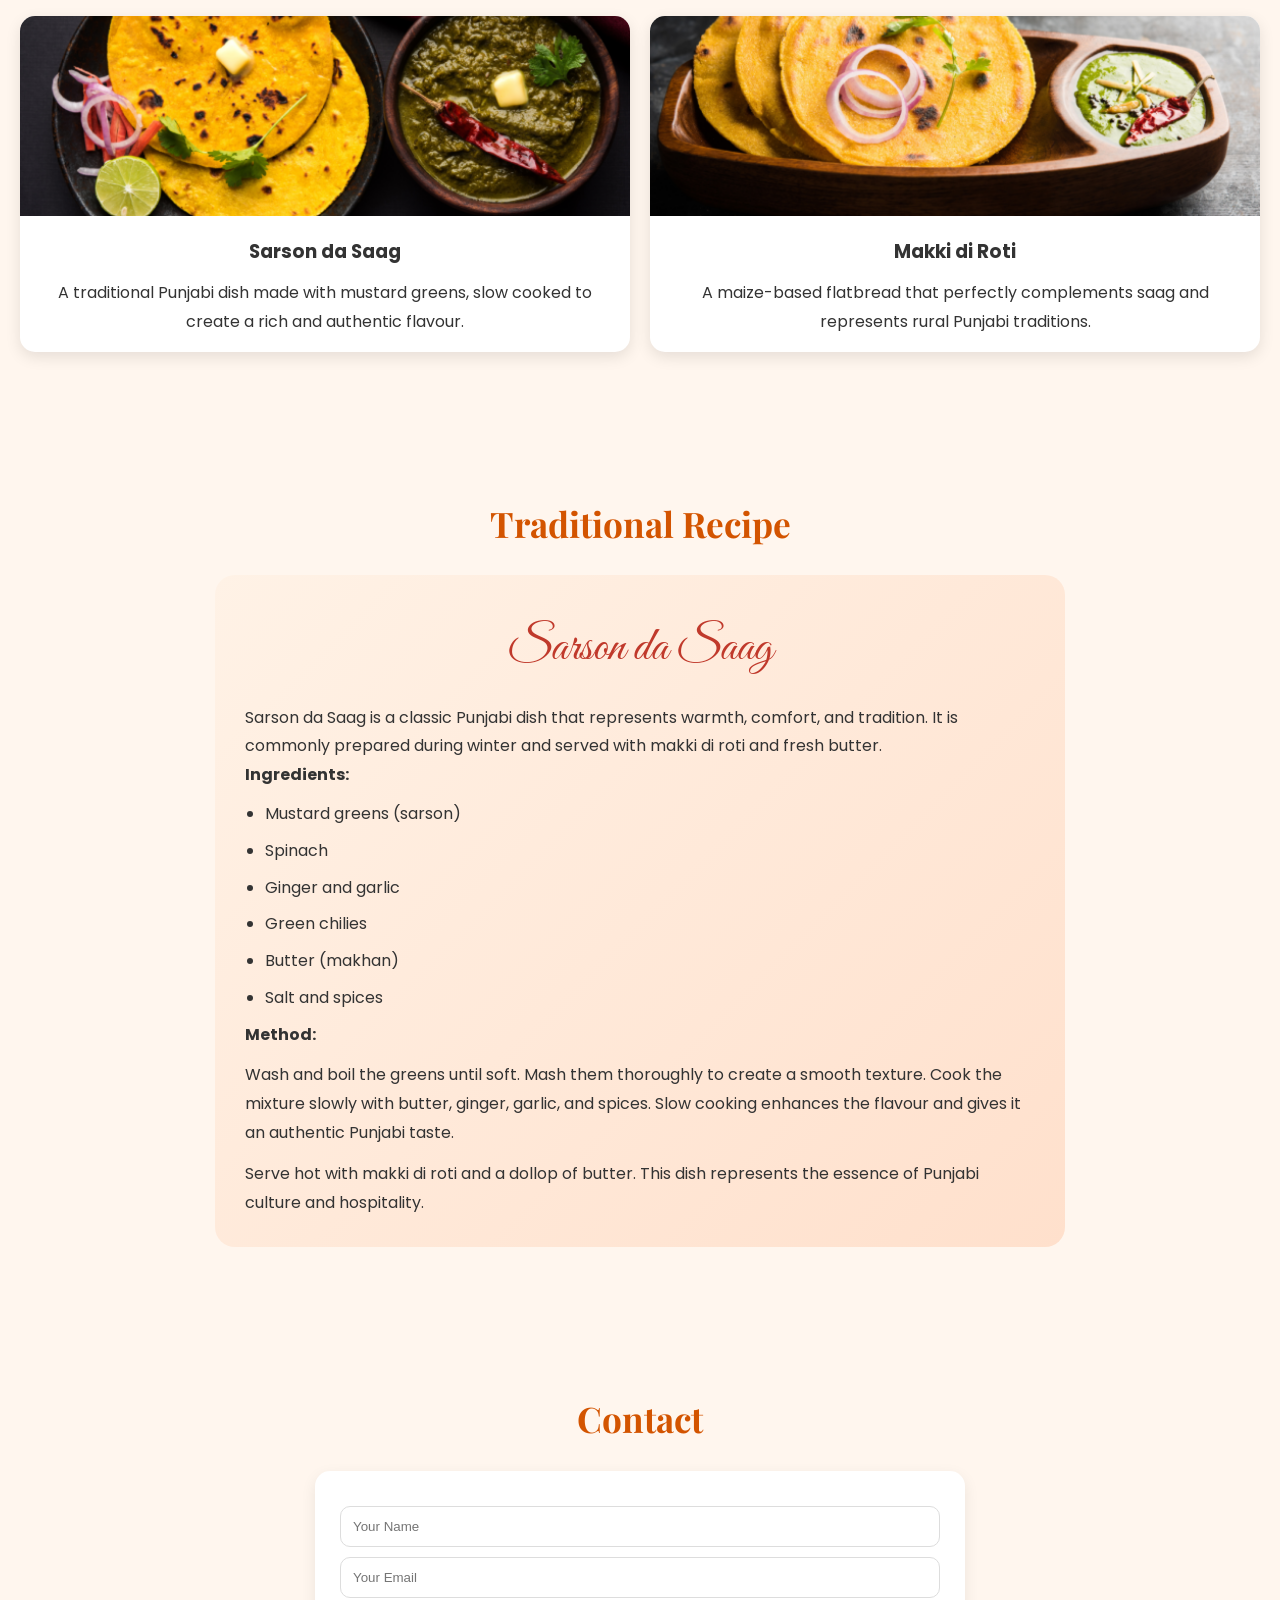
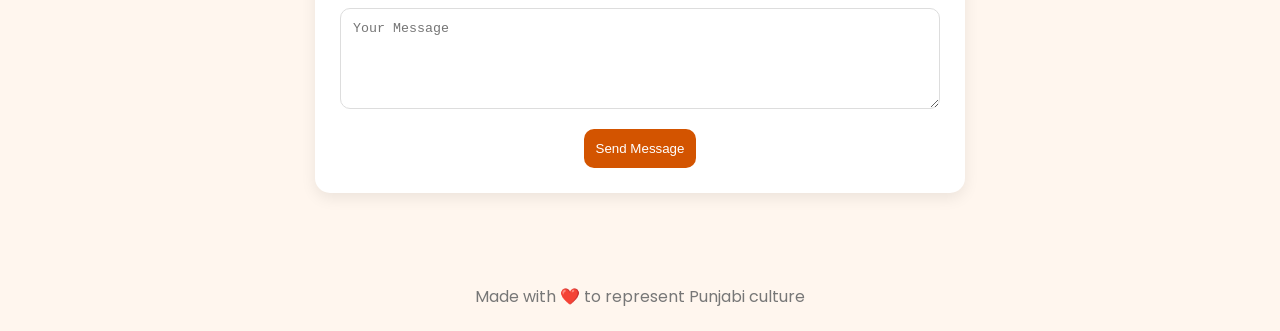
==== commit 69c6c8f2: "index.html" ====
--- a/index.html
+++ b/index.html
@@ -2,220 +2,341 @@
 <html lang="en">
 
 <head>
-  <meta charset="UTF-8">
-  <meta name="viewport" content="width=device-width, initial-scale=1.0">
-
-  <!-- TITLE (IMPORTANT FOR VALIDATION) -->
-  <title>Punjab – The Spice Hub</title>
-
-  <!-- GOOGLE FONTS -->
-  <link href="https://fonts.googleapis.com/css2?family=Poppins:wght@300;500;700&family=Playfair+Display:wght@600&family=Great+Vibes&display=swap" rel="stylesheet">
-
-  <style>
-    * {
-      margin: 0;
-      padding: 0;
-      box-sizing: border-box;
-    }
-
-    body {
-      font-family: 'Poppins', sans-serif;
-      background: #fff6ee;
-      color: #333;
-    }
-
-    nav {
-      display: flex;
-      justify-content: center;
-      gap: 25px;
-      padding: 15px;
-      background: #fff;
-      border-bottom: 1px solid #eee;
-      position: sticky;
-      top: 0;
-    }
-
-    nav a {
-      text-decoration: none;
-      color: #444;
-      font-weight: 500;
-    }
-
-    nav a:hover {
-      color: #d35400;
-    }
-
-    .hero {
-      height: 90vh;
-      background: url('hero.png') center/cover no-repeat;
-      display: flex;
-      align-items: center;
-      justify-content: center;
-      text-align: center;
-      position: relative;
-    }
-
-    .hero::after {
-      content: '';
-      position: absolute;
-      width: 100%;
-      height: 100%;
-      background: rgba(0,0,0,0.5);
-    }
-
-    .hero-content {
-      position: relative;
-      color: white;
-    }
-
-    .hero h1 {
-      font-family: 'Playfair Display', serif;
-      font-size: 3.5rem;
-      background: linear-gradient(90deg,#ffb347,#ffcc33,#ff7e5f);
-      -webkit-background-clip: text;
-      -webkit-text-fill-color: transparent;
-    }
-
-    .section {
-      padding: 60px 20px;
-      text-align: center;
-    }
-
-    .section h2 {
-      font-family: 'Playfair Display', serif;
-      color: #d35400;
-      margin-bottom: 20px;
-    }
-
-    .about-box {
-      max-width: 800px;
-      margin: auto;
-      background: #fff;
-      padding: 20px;
-      border-radius: 10px;
-    }
-
-    .food-grid {
-      display: grid;
-      grid-template-columns: repeat(auto-fit,minmax(250px,1fr));
-      gap: 20px;
-    }
-
-    .card {
-      background: #fff;
-      border-radius: 10px;
-      overflow: hidden;
-    }
-
-    .card img {
-      width: 100%;
-      height: 200px;
-      object-fit: cover;
-    }
-
-    .recipe {
-      max-width: 800px;
-      margin: auto;
-      background: #ffe5cc;
-      padding: 20px;
-      border-radius: 15px;
-      text-align: left;
-    }
-
-    .contact-box {
-      max-width: 600px;
-      margin: auto;
-      background: #fff;
-      padding: 20px;
-      border-radius: 10px;
-    }
-
-    .contact-box input,
-    .contact-box textarea {
-      width: 100%;
-      margin: 10px 0;
-      padding: 10px;
-    }
-
-    .contact-box button {
-      padding: 10px 15px;
-      background: #d35400;
-      color: white;
-      border: none;
-    }
-
-    footer {
-      text-align: center;
-      padding: 20px;
-      color: #777;
-    }
-
-  </style>
+<meta charset="UTF-8">
+<meta name="viewport" content="width=device-width, initial-scale=1.0">
+
+<title>Punjab – The Spice Hub</title>
+
+<link href="https://fonts.googleapis.com/css2?family=Poppins:wght@300;500;700&family=Playfair+Display:wght@600&family=Great+Vibes&display=swap" rel="stylesheet">
+
+<style>
+
+/* RESET */
+*{
+  margin:0;
+  padding:0;
+  box-sizing:border-box;
+}
+
+body{
+  font-family:'Poppins',sans-serif;
+  background:#fff6ee;
+  color:#333;
+  line-height:1.8;
+}
+
+/* NAV */
+nav{
+  display:flex;
+  justify-content:center;
+  gap:30px;
+  padding:15px;
+  background:#ffffffee;
+  position:sticky;
+  top:0;
+  border-bottom:1px solid #eee;
+}
+
+nav a{
+  text-decoration:none;
+  color:#444;
+  font-weight:500;
+  transition:0.3s;
+}
+
+nav a:hover{
+  color:#d35400;
+}
+
+/* HERO */
+.hero{
+  height:90vh;
+  background:url('hero.png') center/cover no-repeat;
+  display:flex;
+  justify-content:center;
+  align-items:center;
+  text-align:center;
+  position:relative;
+}
+
+.hero::after{
+  content:'';
+  position:absolute;
+  width:100%;
+  height:100%;
+  background:rgba(0,0,0,0.55);
+}
+
+.hero-content{
+  position:relative;
+  color:white;
+  animation:fadeUp 1s ease;
+}
+
+.hero h1{
+  font-family:'Playfair Display',serif;
+  font-size:3.8rem;
+  background:linear-gradient(90deg,#ffb347,#ffd27f,#ff7e5f);
+  -webkit-background-clip:text;
+  -webkit-text-fill-color:transparent;
+}
+
+.hero p{
+  margin-top:10px;
+  font-size:1.2rem;
+}
+
+/* SECTION */
+.section{
+  padding:70px 20px;
+  text-align:center;
+}
+
+.section h2{
+  font-family:'Playfair Display',serif;
+  color:#d35400;
+  margin-bottom:20px;
+  font-size:2.2rem;
+}
+
+/* ABOUT */
+.about-box{
+  max-width:850px;
+  margin:auto;
+  background:#fff;
+  padding:25px;
+  border-radius:15px;
+  box-shadow:0 5px 15px rgba(0,0,0,0.08);
+  text-align:left;
+}
+
+.about-box p{
+  margin-bottom:15px;
+}
+
+/* FOOD */
+.food-grid{
+  display:grid;
+  grid-template-columns:repeat(auto-fit,minmax(250px,1fr));
+  gap:20px;
+}
+
+.card{
+  background:#fff;
+  border-radius:15px;
+  overflow:hidden;
+  box-shadow:0 5px 15px rgba(0,0,0,0.1);
+  transition:0.3s;
+}
+
+.card:hover{
+  transform:translateY(-8px);
+}
+
+.card img{
+  width:100%;
+  height:200px;
+  object-fit:cover;
+}
+
+.card h3{
+  padding:10px;
+}
+
+.card p{
+  padding:0 10px 15px;
+}
+
+/* RECIPE */
+.recipe{
+  max-width:850px;
+  margin:auto;
+  background:linear-gradient(135deg,#fff2e6,#ffe0cc);
+  padding:30px;
+  border-radius:20px;
+  text-align:left;
+}
+
+.recipe-title{
+  font-family:'Great Vibes',cursive;
+  font-size:3rem;
+  text-align:center;
+  color:#c0392b;
+}
+
+.recipe p{
+  margin-top:12px;
+}
+
+.recipe ul{
+  margin-top:10px;
+  padding-left:20px;
+}
+
+.recipe li{
+  margin-bottom:8px;
+}
+
+/* CONTACT */
+.contact-box{
+  max-width:650px;
+  margin:auto;
+  background:#fff;
+  padding:25px;
+  border-radius:15px;
+  box-shadow:0 5px 15px rgba(0,0,0,0.08);
+}
+
+.contact-box input,
+.contact-box textarea{
+  width:100%;
+  padding:12px;
+  margin-top:10px;
+  border-radius:10px;
+  border:1px solid #ddd;
+}
+
+.contact-box button{
+  margin-top:10px;
+  padding:12px;
+  background:#d35400;
+  color:white;
+  border:none;
+  border-radius:10px;
+  cursor:pointer;
+}
+
+.contact-box button:hover{
+  background:#e67e22;
+}
+
+/* FOOTER */
+footer{
+  text-align:center;
+  padding:20px;
+  color:#777;
+}
+
+/* ANIMATION */
+@keyframes fadeUp{
+  from{opacity:0; transform:translateY(20px);}
+  to{opacity:1; transform:translateY(0);}
+}
+
+</style>
 </head>
 
 <body>
 
-<!-- NAV -->
 <nav>
-  <a href="#home">Home</a>
-  <a href="#about">About</a>
-  <a href="#food">Food</a>
-  <a href="#recipe">Recipe</a>
-  <a href="#contact">Contact</a>
+<a href="#home">Home</a>
+<a href="#about">About</a>
+<a href="#food">Food</a>
+<a href="#recipe">Recipe</a>
+<a href="#contact">Contact</a>
 </nav>
 
 <!-- HERO -->
 <div class="hero" id="home">
   <div class="hero-content">
     <h1>PUNJAB – The Spice Hub 🌾</h1>
-    <p>Culture • Food • Tradition</p>
+    <p>Celebrating Culture, Tradition, and Authentic Flavours</p>
   </div>
 </div>
 
 <!-- ABOUT -->
 <div class="section" id="about">
-  <h2>About Punjab</h2>
-  <div class="about-box">
-    <p>Punjab is known for its rich culture, traditions, and food.</p>
-  </div>
+<h2>About Punjab</h2>
+
+<div class="about-box">
+<p>
+Punjab is one of the most culturally vibrant regions, known for its rich traditions, strong community values, and welcoming nature. The culture of Punjab reflects joy, celebration, and unity, which can be seen in its festivals, music, and daily life.
+</p>
+
+<p>
+Agriculture plays a central role in Punjab, making it one of the most fertile regions. The connection between land and lifestyle is deeply rooted, influencing food habits and traditions.
+</p>
+
+<p>
+Punjabi cuisine is known for its bold flavours and generous use of butter, spices, and fresh ingredients. Food is not just a necessity but a way to bring people together and express hospitality.
+</p>
+
+<p>
+Traditional dances like Bhangra and Gidda show the energy and happiness of Punjabi culture, making it lively and unique.
+</p>
+</div>
 </div>
 
 <!-- FOOD -->
 <div class="section" id="food">
-  <h2>Popular Food</h2>
-  <div class="food-grid">
-    <div class="card">
-      <img src="food2.png" alt="Sarson da Saag">
-      <h3>Sarson da Saag</h3>
-    </div>
-    <div class="card">
-      <img src="food3.png" alt="Makki di Roti">
-      <h3>Makki di Roti</h3>
-    </div>
-  </div>
+<h2>Popular Dishes</h2>
+
+<div class="food-grid">
+
+<div class="card">
+<img src="food2.png" alt="Sarson da Saag">
+<h3>Sarson da Saag</h3>
+<p>A traditional Punjabi dish made with mustard greens, slow cooked to create a rich and authentic flavour.</p>
+</div>
+
+<div class="card">
+<img src="food3.png" alt="Makki di Roti">
+<h3>Makki di Roti</h3>
+<p>A maize-based flatbread that perfectly complements saag and represents rural Punjabi traditions.</p>
+</div>
+
+</div>
 </div>
 
 <!-- RECIPE -->
 <div class="section" id="recipe">
-  <h2>Recipe</h2>
-  <div class="recipe">
-    <p>Sarson da Saag is a traditional Punjabi dish made with mustard greens.</p>
-  </div>
+<h2>Traditional Recipe</h2>
+
+<div class="recipe">
+
+<div class="recipe-title">Sarson da Saag</div>
+
+<p>
+Sarson da Saag is a classic Punjabi dish that represents warmth, comfort, and tradition. It is commonly prepared during winter and served with makki di roti and fresh butter.
+</p>
+
+<h4>Ingredients:</h4>
+<ul>
+<li>Mustard greens (sarson)</li>
+<li>Spinach</li>
+<li>Ginger and garlic</li>
+<li>Green chilies</li>
+<li>Butter (makhan)</li>
+<li>Salt and spices</li>
+</ul>
+
+<h4>Method:</h4>
+<p>
+Wash and boil the greens until soft. Mash them thoroughly to create a smooth texture. Cook the mixture slowly with butter, ginger, garlic, and spices. Slow cooking enhances the flavour and gives it an authentic Punjabi taste.
+</p>
+
+<p>
+Serve hot with makki di roti and a dollop of butter. This dish represents the essence of Punjabi culture and hospitality.
+</p>
+
+</div>
 </div>
 
 <!-- CONTACT -->
 <div class="section" id="contact">
-  <h2>Contact</h2>
-  <div class="contact-box">
-    <input type="text" placeholder="Name">
-    <input type="email" placeholder="Email">
-    <textarea placeholder="Message"></textarea>
-    <button>Send</button>
-  </div>
+<h2>Contact</h2>
+
+<div class="contact-box">
+<input type="text" placeholder="Your Name">
+<input type="email" placeholder="Your Email">
+<textarea rows="5" placeholder="Your Message"></textarea>
+<button>Send Message</button>
+</div>
+
 </div>
 
 <footer>
-  Made with ❤️
+Made with ❤️ to represent Punjabi culture
 </footer>
 
 </body>
